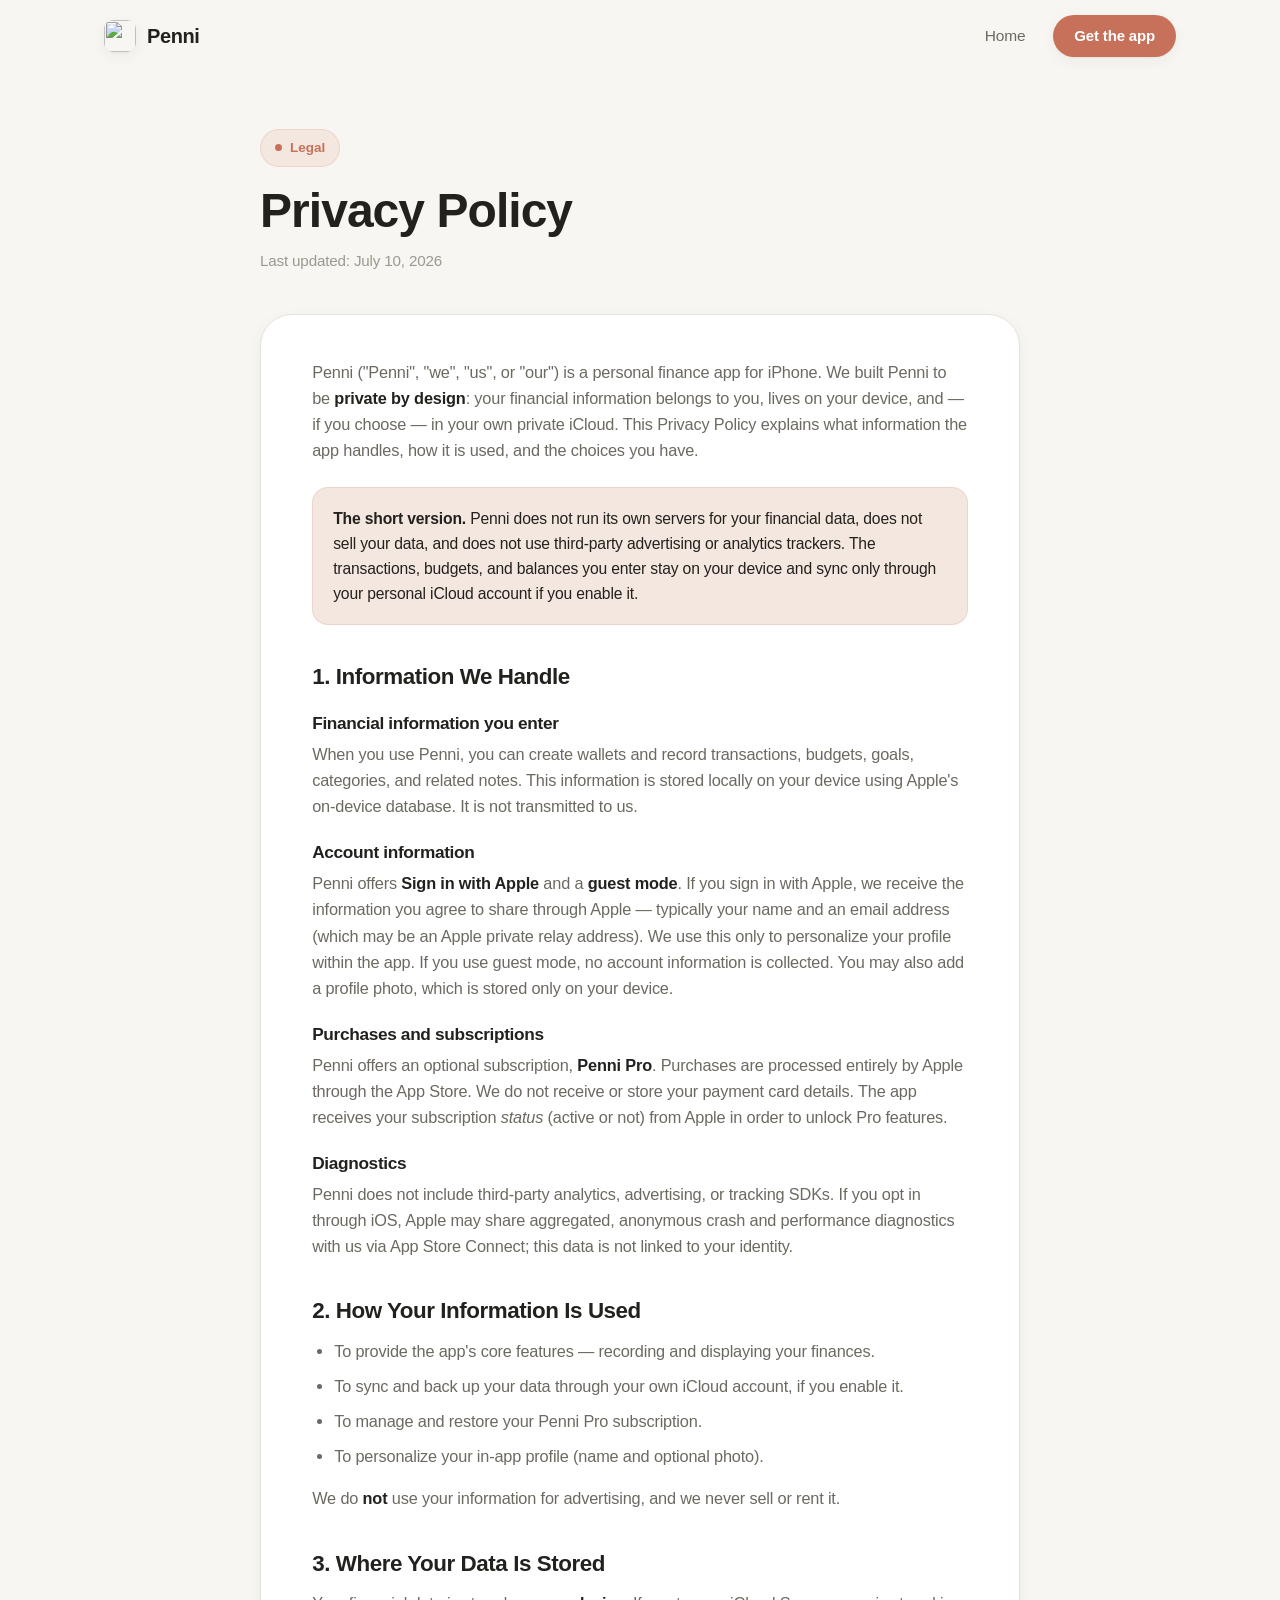
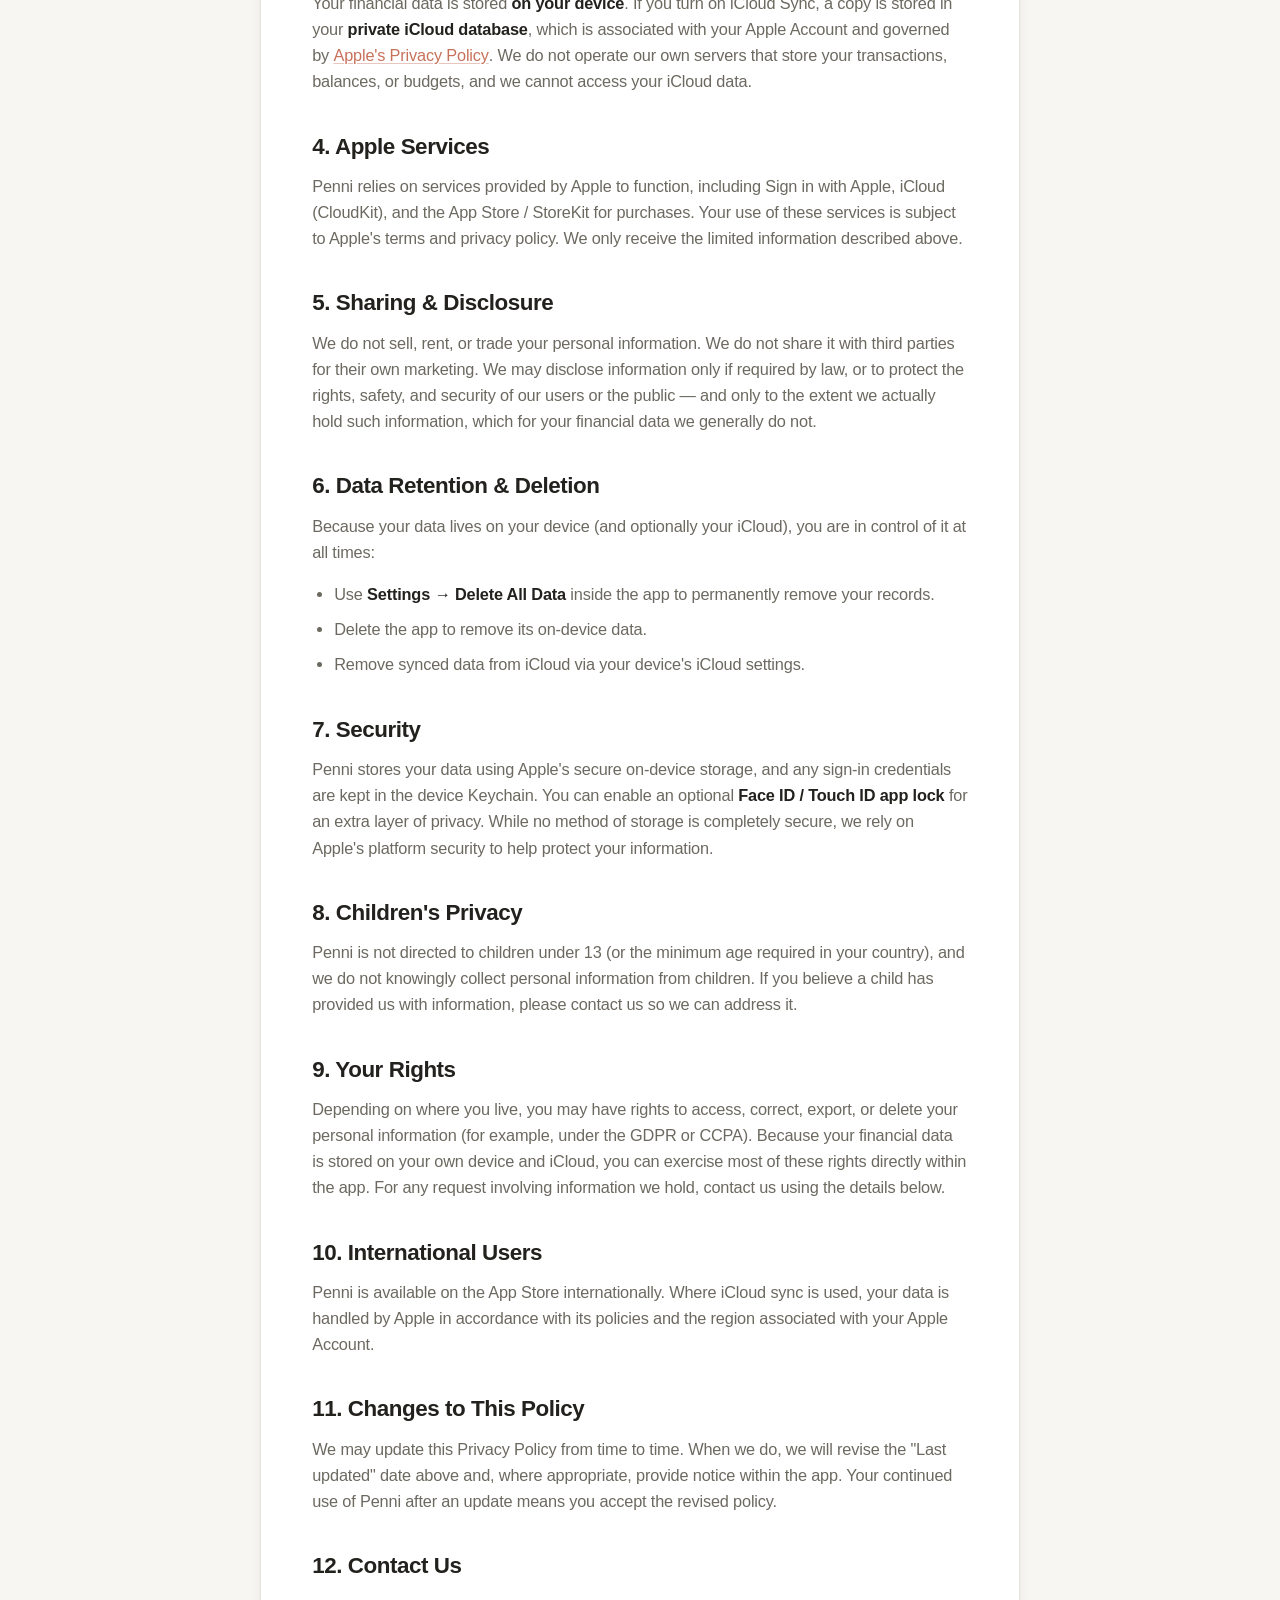
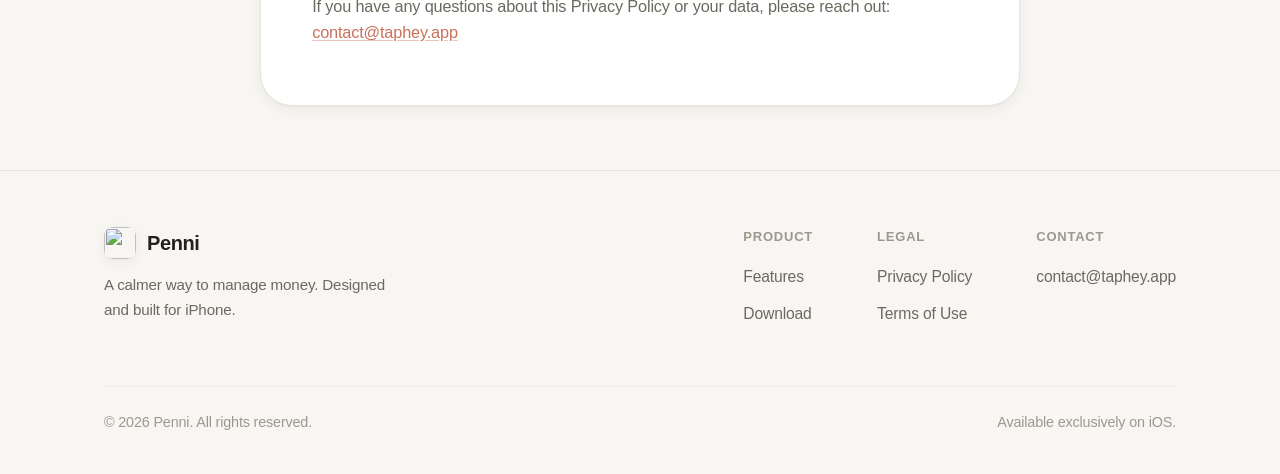
==== privacy.html @ 8fa10a5b "Add files via upload" ====
<!DOCTYPE html>
<html lang="en">
<head>
  <meta charset="UTF-8" />
  <meta name="viewport" content="width=device-width, initial-scale=1.0" />
  <title>Privacy Policy — Penni</title>
  <meta name="description" content="Penni's Privacy Policy. Penni is private by design: your financial data stays on your device and in your own iCloud." />
  <meta name="theme-color" content="#f7f6f2" media="(prefers-color-scheme: light)" />
  <meta name="theme-color" content="#1b1a17" media="(prefers-color-scheme: dark)" />
  <link rel="icon" href="assets/appicon.png" />
  <link rel="apple-touch-icon" href="assets/appicon.png" />
  <link rel="stylesheet" href="styles.css" />
</head>
<body>

  <header class="site-header" id="header">
    <div class="container nav">
      <a class="brand" href="index.html" aria-label="Penni home">
        <span class="mark"><img src="assets/appicon.png" alt="" /></span>
        Penni
      </a>
      <nav class="nav-links" aria-label="Primary">
        <a class="navlink" href="index.html">Home</a>
        <a class="btn btn-primary" href="index.html#download">Get the app</a>
      </nav>
    </div>
  </header>

  <main class="legal">
    <div class="container">
      <div class="legal-wrap">
        <div class="legal-head">
          <span class="eyebrow"><span class="dot"></span> Legal</span>
          <h1>Privacy Policy</h1>
          <p class="updated">Last updated: July 10, 2026</p>
        </div>

        <article class="legal-body">
          <p>
            Penni ("Penni", "we", "us", or "our") is a personal finance app for iPhone.
            We built Penni to be <strong>private by design</strong>: your financial
            information belongs to you, lives on your device, and — if you choose — in
            your own private iCloud. This Privacy Policy explains what information the app
            handles, how it is used, and the choices you have.
          </p>

          <div class="callout">
            <p><strong>The short version.</strong> Penni does not run its own servers for your
            financial data, does not sell your data, and does not use third‑party advertising
            or analytics trackers. The transactions, budgets, and balances you enter stay on
            your device and sync only through your personal iCloud account if you enable it.</p>
          </div>

          <h2 id="collect">1. Information We Handle</h2>

          <h3>Financial information you enter</h3>
          <p>
            When you use Penni, you can create wallets and record transactions, budgets,
            goals, categories, and related notes. This information is stored locally on your
            device using Apple's on‑device database. It is not transmitted to us.
          </p>

          <h3>Account information</h3>
          <p>
            Penni offers <strong>Sign in with Apple</strong> and a <strong>guest mode</strong>.
            If you sign in with Apple, we receive the information you agree to share through
            Apple — typically your name and an email address (which may be an Apple private
            relay address). We use this only to personalize your profile within the app. If
            you use guest mode, no account information is collected. You may also add a profile
            photo, which is stored only on your device.
          </p>

          <h3>Purchases and subscriptions</h3>
          <p>
            Penni offers an optional subscription, <strong>Penni Pro</strong>. Purchases are
            processed entirely by Apple through the App Store. We do not receive or store your
            payment card details. The app receives your subscription <em>status</em> (active or
            not) from Apple in order to unlock Pro features.
          </p>

          <h3>Diagnostics</h3>
          <p>
            Penni does not include third‑party analytics, advertising, or tracking SDKs. If you
            opt in through iOS, Apple may share aggregated, anonymous crash and performance
            diagnostics with us via App Store Connect; this data is not linked to your identity.
          </p>

          <h2 id="use">2. How Your Information Is Used</h2>
          <ul>
            <li>To provide the app's core features — recording and displaying your finances.</li>
            <li>To sync and back up your data through your own iCloud account, if you enable it.</li>
            <li>To manage and restore your Penni Pro subscription.</li>
            <li>To personalize your in‑app profile (name and optional photo).</li>
          </ul>
          <p>We do <strong>not</strong> use your information for advertising, and we never sell or rent it.</p>

          <h2 id="storage">3. Where Your Data Is Stored</h2>
          <p>
            Your financial data is stored <strong>on your device</strong>. If you turn on iCloud
            Sync, a copy is stored in your <strong>private iCloud database</strong>, which is
            associated with your Apple Account and governed by
            <a href="https://www.apple.com/legal/privacy/" target="_blank" rel="noopener">Apple's Privacy Policy</a>.
            We do not operate our own servers that store your transactions, balances, or budgets,
            and we cannot access your iCloud data.
          </p>

          <h2 id="apple">4. Apple Services</h2>
          <p>
            Penni relies on services provided by Apple to function, including Sign in with Apple,
            iCloud (CloudKit), and the App Store / StoreKit for purchases. Your use of these
            services is subject to Apple's terms and privacy policy. We only receive the limited
            information described above.
          </p>

          <h2 id="sharing">5. Sharing &amp; Disclosure</h2>
          <p>
            We do not sell, rent, or trade your personal information. We do not share it with
            third parties for their own marketing. We may disclose information only if required
            by law, or to protect the rights, safety, and security of our users or the public —
            and only to the extent we actually hold such information, which for your financial
            data we generally do not.
          </p>

          <h2 id="retention">6. Data Retention &amp; Deletion</h2>
          <p>
            Because your data lives on your device (and optionally your iCloud), you are in
            control of it at all times:
          </p>
          <ul>
            <li>Use <strong>Settings → Delete All Data</strong> inside the app to permanently remove your records.</li>
            <li>Delete the app to remove its on‑device data.</li>
            <li>Remove synced data from iCloud via your device's iCloud settings.</li>
          </ul>

          <h2 id="security">7. Security</h2>
          <p>
            Penni stores your data using Apple's secure on‑device storage, and any sign‑in
            credentials are kept in the device Keychain. You can enable an optional
            <strong>Face ID / Touch ID app lock</strong> for an extra layer of privacy. While no
            method of storage is completely secure, we rely on Apple's platform security to help
            protect your information.
          </p>

          <h2 id="children">8. Children's Privacy</h2>
          <p>
            Penni is not directed to children under 13 (or the minimum age required in your
            country), and we do not knowingly collect personal information from children. If you
            believe a child has provided us with information, please contact us so we can address it.
          </p>

          <h2 id="rights">9. Your Rights</h2>
          <p>
            Depending on where you live, you may have rights to access, correct, export, or delete
            your personal information (for example, under the GDPR or CCPA). Because your financial
            data is stored on your own device and iCloud, you can exercise most of these rights
            directly within the app. For any request involving information we hold, contact us using
            the details below.
          </p>

          <h2 id="international">10. International Users</h2>
          <p>
            Penni is available on the App Store internationally. Where iCloud sync is used, your
            data is handled by Apple in accordance with its policies and the region associated with
            your Apple Account.
          </p>

          <h2 id="changes">11. Changes to This Policy</h2>
          <p>
            We may update this Privacy Policy from time to time. When we do, we will revise the
            "Last updated" date above and, where appropriate, provide notice within the app.
            Your continued use of Penni after an update means you accept the revised policy.
          </p>

          <h2 id="contact">12. Contact Us</h2>
          <p>
            If you have any questions about this Privacy Policy or your data, please reach out:
            <br />
            <a href="mailto:contact@taphey.app">contact@taphey.app</a>
          </p>
        </article>
      </div>
    </div>
  </main>

  <footer class="site-footer">
    <div class="container">
      <div class="footer-grid">
        <div class="footer-brand">
          <a class="brand" href="index.html">
            <span class="mark"><img src="assets/appicon.png" alt="" /></span>
            Penni
          </a>
          <p>A calmer way to manage money. Designed and built for iPhone.</p>
        </div>
        <div class="footer-cols">
          <div class="footer-col">
            <h4>Product</h4>
            <a href="index.html#features">Features</a>
            <a href="https://apps.apple.com/app/penni/id000000000">Download</a>
          </div>
          <div class="footer-col">
            <h4>Legal</h4>
            <a href="privacy.html">Privacy Policy</a>
            <a href="terms.html">Terms of Use</a>
          </div>
          <div class="footer-col">
            <h4>Contact</h4>
            <a href="mailto:contact@taphey.app">contact@taphey.app</a>
          </div>
        </div>
      </div>
      <div class="footer-bottom">
        <span>© <span id="year">2026</span> Penni. All rights reserved.</span>
        <span>Available exclusively on iOS.</span>
      </div>
    </div>
  </footer>

  <script>
    const header = document.getElementById('header');
    const onScroll = () => header.classList.toggle('scrolled', window.scrollY > 8);
    onScroll();
    window.addEventListener('scroll', onScroll, { passive: true });
    document.getElementById('year').textContent = new Date().getFullYear();
  </script>
</body>
</html>
---- styles.css ----
/* ============================================================================
   Penni — website styles
   A calm, warm, premium design system mirroring the Penni iOS app:
   papery off-white canvas, warm charcoal text, muted terracotta accent,
   large rounded cards, subtle borders, generous whitespace, spring motion.
   ========================================================================== */

/* ----------------------------------------------------------------- Tokens */
:root {
  /* Surfaces */
  --bg: #f7f6f2;
  --surface: #ffffff;
  --surface-2: #f0eee7;
  --fill: #eeece4;
  --separator: #e7e4db;
  --hairline: #efede6;

  /* Text */
  --text: #22211d;
  --text-2: #6c6960;
  --text-3: #9c988d;
  --on-accent: #ffffff;

  /* Brand */
  --accent: #c8715a;
  --accent-2: #b5624c;
  --accent-soft: #f4e7e0;
  --splash: #e58463;

  /* Finance semantics */
  --positive: #2e8b5c;
  --positive-soft: #e3f1e9;
  --negative: #c24338;
  --negative-soft: #f6e4e1;
  --warning: #c5842f;
  --warning-soft: #f7ecd8;
  --info: #3b6ea8;
  --ocean: #3b6ea8;
  --forest: #3f7d5c;
  --sage: #7c9a6b;

  /* Radius */
  --r-sm: 12px;
  --r-md: 16px;
  --r-lg: 24px;
  --r-xl: 32px;
  --pill: 999px;

  /* Elevation */
  --shadow-soft: 0 1px 2px rgba(34, 33, 29, 0.04), 0 4px 14px rgba(34, 33, 29, 0.05);
  --shadow-card: 0 1px 2px rgba(34, 33, 29, 0.04), 0 10px 30px rgba(34, 33, 29, 0.07);
  --shadow-float: 0 10px 40px rgba(34, 33, 29, 0.12), 0 2px 8px rgba(34, 33, 29, 0.06);

  /* Type */
  --font-sans: -apple-system, BlinkMacSystemFont, "SF Pro Text", "Segoe UI", Roboto,
    Helvetica, Arial, sans-serif;
  --font-rounded: ui-rounded, "SF Pro Rounded", "Hiragino Maru Gothic ProN",
    var(--font-sans);

  --ease-spring: cubic-bezier(0.34, 1.32, 0.5, 1);
  --maxw: 1120px;
}

@media (prefers-color-scheme: dark) {
  :root {
    --bg: #1b1a17;
    --surface: #262420;
    --surface-2: #302e28;
    --fill: #343129;
    --separator: #393630;
    --hairline: #322f29;

    --text: #f3f1ea;
    --text-2: #ada89d;
    --text-3: #7b766b;
    --on-accent: #1b1712;

    --accent: #d98a6b;
    --accent-2: #e29c80;
    --accent-soft: #3a2c25;

    --positive: #54be8a;
    --positive-soft: #203029;
    --negative: #ec6f62;
    --negative-soft: #37241f;
    --warning: #e0a94f;
    --info: #74a3dc;
    --ocean: #74a3dc;
    --forest: #63a985;
    --sage: #9dbb8b;

    --shadow-soft: 0 1px 2px rgba(0, 0, 0, 0.3), 0 4px 14px rgba(0, 0, 0, 0.28);
    --shadow-card: 0 1px 2px rgba(0, 0, 0, 0.3), 0 10px 30px rgba(0, 0, 0, 0.35);
    --shadow-float: 0 12px 44px rgba(0, 0, 0, 0.5), 0 2px 8px rgba(0, 0, 0, 0.4);
  }
}

/* ------------------------------------------------------------------- Base */
*,
*::before,
*::after {
  box-sizing: border-box;
}

html {
  scroll-behavior: smooth;
  -webkit-text-size-adjust: 100%;
}

body {
  margin: 0;
  background: var(--bg);
  color: var(--text);
  font-family: var(--font-sans);
  font-size: 17px;
  line-height: 1.6;
  letter-spacing: -0.01em;
  -webkit-font-smoothing: antialiased;
  text-rendering: optimizeLegibility;
}

a {
  color: var(--accent);
  text-decoration: none;
  transition: color 0.2s ease;
}
a:hover {
  color: var(--accent-2);
}

h1,
h2,
h3 {
  font-family: var(--font-rounded);
  color: var(--text);
  letter-spacing: -0.02em;
  line-height: 1.1;
  margin: 0;
  font-weight: 700;
}

p {
  margin: 0;
}

.container {
  width: 100%;
  max-width: var(--maxw);
  margin: 0 auto;
  padding: 0 24px;
}

.accent {
  color: var(--accent);
}

/* --------------------------------------------------------------- Buttons */
.btn {
  display: inline-flex;
  align-items: center;
  justify-content: center;
  gap: 8px;
  height: 52px;
  padding: 0 26px;
  border-radius: var(--pill);
  font-family: var(--font-rounded);
  font-weight: 600;
  font-size: 16px;
  cursor: pointer;
  border: 1px solid transparent;
  transition: transform 0.28s var(--ease-spring), background 0.2s ease,
    box-shadow 0.2s ease;
  white-space: nowrap;
}
.btn:active {
  transform: scale(0.97);
}
.btn-primary {
  background: var(--accent);
  color: var(--on-accent);
  box-shadow: var(--shadow-soft);
}
.btn-primary:hover {
  background: var(--accent-2);
  color: var(--on-accent);
  box-shadow: var(--shadow-card);
}
.btn-secondary {
  background: var(--surface);
  color: var(--text);
  border-color: var(--separator);
}
.btn-secondary:hover {
  color: var(--text);
  border-color: var(--text-3);
}

/* App Store badge (inline SVG button) */
.appstore-badge {
  display: inline-flex;
  transition: transform 0.28s var(--ease-spring), box-shadow 0.2s ease;
  border-radius: 12px;
  box-shadow: var(--shadow-soft);
}
.appstore-badge:hover {
  transform: translateY(-2px);
  box-shadow: var(--shadow-card);
}
.appstore-badge:active {
  transform: scale(0.97);
}
.appstore-badge svg {
  display: block;
  height: 56px;
  width: auto;
}

.os-note {
  display: inline-flex;
  align-items: center;
  gap: 7px;
  color: var(--text-2);
  font-size: 14px;
  font-weight: 500;
}
.os-note svg {
  width: 15px;
  height: 15px;
  fill: var(--text-2);
}

/* Small pill / eyebrow */
.eyebrow {
  display: inline-flex;
  align-items: center;
  gap: 8px;
  padding: 7px 14px;
  background: var(--accent-soft);
  color: var(--accent);
  border-radius: var(--pill);
  font-family: var(--font-rounded);
  font-weight: 600;
  font-size: 13.5px;
  letter-spacing: 0;
  border: 1px solid color-mix(in srgb, var(--accent) 16%, transparent);
}
.eyebrow .dot {
  width: 7px;
  height: 7px;
  border-radius: 50%;
  background: var(--accent);
}

/* ----------------------------------------------------------------- Header */
.site-header {
  position: sticky;
  top: 0;
  z-index: 50;
  background: color-mix(in srgb, var(--bg) 82%, transparent);
  backdrop-filter: saturate(180%) blur(18px);
  -webkit-backdrop-filter: saturate(180%) blur(18px);
  border-bottom: 1px solid transparent;
  transition: border-color 0.3s ease;
}
.site-header.scrolled {
  border-bottom-color: var(--separator);
}
.nav {
  display: flex;
  align-items: center;
  justify-content: space-between;
  height: 72px;
}
.brand {
  display: inline-flex;
  align-items: center;
  gap: 11px;
  font-family: var(--font-rounded);
  font-weight: 700;
  font-size: 20px;
  color: var(--text);
  letter-spacing: -0.02em;
}
.brand:hover {
  color: var(--text);
}
.brand .mark {
  width: 32px;
  height: 32px;
  border-radius: 9px;
  overflow: hidden;
  box-shadow: var(--shadow-soft);
  flex: none;
}
.brand .mark img {
  width: 100%;
  height: 100%;
  object-fit: cover;
  display: block;
}
.nav-links {
  display: flex;
  align-items: center;
  gap: 28px;
}
.nav-links a.navlink {
  color: var(--text-2);
  font-weight: 500;
  font-size: 15.5px;
}
.nav-links a.navlink:hover {
  color: var(--text);
}
.nav .btn {
  height: 42px;
  padding: 0 20px;
  font-size: 15px;
}

/* ------------------------------------------------------------------- Hero */
.hero {
  position: relative;
  overflow: hidden;
  padding: 72px 0 40px;
}
.hero::before {
  /* soft warm glow behind the hero */
  content: "";
  position: absolute;
  top: -280px;
  left: 50%;
  width: 900px;
  height: 620px;
  transform: translateX(-50%);
  background: radial-gradient(
    closest-side,
    color-mix(in srgb, var(--splash) 26%, transparent),
    transparent 70%
  );
  filter: blur(20px);
  z-index: 0;
  pointer-events: none;
}
.hero-grid {
  position: relative;
  z-index: 1;
  display: grid;
  grid-template-columns: 1.05fr 0.95fr;
  gap: 56px;
  align-items: center;
}
.hero-copy h1 {
  font-size: clamp(2.6rem, 5.4vw, 4rem);
  margin: 22px 0 20px;
}
.hero-copy .lead {
  font-size: clamp(1.05rem, 1.6vw, 1.2rem);
  color: var(--text-2);
  max-width: 34ch;
  margin-bottom: 32px;
}
.cta-row {
  display: flex;
  flex-direction: column;
  align-items: flex-start;
  gap: 14px;
}
.cta-row .badges {
  display: flex;
  align-items: center;
  gap: 14px;
  flex-wrap: wrap;
}

/* Trust line under hero CTA */
.trust {
  display: flex;
  align-items: center;
  gap: 18px;
  margin-top: 26px;
  color: var(--text-3);
  font-size: 13.5px;
  font-weight: 500;
}
.trust span {
  display: inline-flex;
  align-items: center;
  gap: 6px;
}
.trust svg {
  width: 15px;
  height: 15px;
  stroke: var(--positive);
  fill: none;
  stroke-width: 2.4;
}

/* ------------------------------------------------- App screenshot (hero) */
.hero-shot {
  display: flex;
  justify-content: center;
}
.hero-shot img {
  width: 300px;
  max-width: 82%;
  height: auto;
  border-radius: 40px;
  border: 1px solid var(--separator);
  box-shadow: var(--shadow-float);
  transition: transform 0.6s var(--ease-spring), box-shadow 0.3s ease;
}
.hero-shot img:hover {
  transform: translateY(-6px);
  box-shadow: 0 24px 64px rgba(34, 33, 29, 0.16), 0 4px 12px rgba(34, 33, 29, 0.08);
}
@media (prefers-color-scheme: dark) {
  .hero-shot img:hover {
    box-shadow: 0 24px 64px rgba(0, 0, 0, 0.55), 0 4px 12px rgba(0, 0, 0, 0.4);
  }
}

/* --------------------------------------------------------------- Sections */
section {
  position: relative;
}
.section-pad {
  padding: 84px 0;
}
.section-head {
  text-align: center;
  max-width: 640px;
  margin: 0 auto 52px;
}
.section-head h2 {
  font-size: clamp(2rem, 3.4vw, 2.7rem);
  margin: 16px 0 14px;
}
.section-head p {
  color: var(--text-2);
  font-size: 1.08rem;
}

/* Statement / description band */
.statement {
  text-align: center;
  padding: 40px 0 4px;
}
.statement p {
  font-family: var(--font-rounded);
  font-weight: 600;
  font-size: clamp(1.4rem, 3vw, 2.05rem);
  line-height: 1.32;
  letter-spacing: -0.02em;
  max-width: 20ch;
  margin: 0 auto;
  color: var(--text);
}
.statement .muted {
  color: var(--text-3);
}

/* Features grid */
.features {
  display: grid;
  grid-template-columns: repeat(3, 1fr);
  gap: 20px;
}
.feature {
  background: var(--surface);
  border-radius: var(--r-lg);
  padding: 28px 26px;
  box-shadow: var(--shadow-soft);
  border: 1px solid transparent;
  transition: transform 0.35s var(--ease-spring), box-shadow 0.3s ease,
    border-color 0.3s ease;
}
.feature:hover {
  transform: translateY(-4px);
  box-shadow: var(--shadow-card);
  border-color: var(--separator);
}
.feature .icon {
  width: 52px;
  height: 52px;
  border-radius: 50%;
  display: grid;
  place-items: center;
  margin-bottom: 20px;
}
.feature .icon svg {
  width: 24px;
  height: 24px;
  stroke-width: 2;
  fill: none;
}
.feature h3 {
  font-size: 1.24rem;
  margin-bottom: 8px;
}
.feature p {
  color: var(--text-2);
  font-size: 0.98rem;
}
.pro-tag {
  display: inline-block;
  margin-left: 8px;
  font-family: var(--font-rounded);
  font-weight: 800;
  font-size: 10px;
  letter-spacing: 0.5px;
  color: var(--on-accent);
  background: var(--accent);
  padding: 2px 7px;
  border-radius: 999px;
  vertical-align: middle;
}

/* tint helpers for icon backgrounds */
.tint-accent {
  background: var(--accent-soft);
  color: var(--accent);
  stroke: var(--accent);
}
.tint-positive {
  background: var(--positive-soft);
  color: var(--positive);
  stroke: var(--positive);
}
.tint-info {
  background: color-mix(in srgb, var(--info) 15%, transparent);
  color: var(--info);
  stroke: var(--info);
}
.tint-warning {
  background: var(--warning-soft);
  color: var(--warning);
  stroke: var(--warning);
}
.tint-sage {
  background: color-mix(in srgb, var(--sage) 18%, transparent);
  color: var(--sage);
  stroke: var(--sage);
}

/* Closing CTA */
.cta-band {
  text-align: center;
  background: var(--surface);
  border-radius: var(--r-xl);
  padding: 64px 32px;
  box-shadow: var(--shadow-card);
  position: relative;
  overflow: hidden;
}
.cta-band::before {
  content: "";
  position: absolute;
  inset: 0;
  background: radial-gradient(
    120% 100% at 50% 0%,
    var(--accent-soft),
    transparent 60%
  );
  opacity: 0.9;
  pointer-events: none;
}
.cta-band > * {
  position: relative;
  z-index: 1;
}
.cta-band .app-mark {
  width: 76px;
  height: 76px;
  border-radius: 20px;
  margin: 0 auto 22px;
  display: block;
  box-shadow: var(--shadow-card);
}
.cta-band h2 {
  font-size: clamp(1.9rem, 3.4vw, 2.5rem);
  margin-bottom: 14px;
}
.cta-band p {
  color: var(--text-2);
  max-width: 44ch;
  margin: 0 auto 30px;
}
.cta-band .badges {
  display: flex;
  justify-content: center;
  align-items: center;
  gap: 14px;
  flex-wrap: wrap;
}

/* ----------------------------------------------------------------- Footer */
.site-footer {
  border-top: 1px solid var(--separator);
  padding: 56px 0 40px;
  margin-top: 40px;
}
.footer-grid {
  display: flex;
  justify-content: space-between;
  align-items: flex-start;
  gap: 40px;
  flex-wrap: wrap;
}
.footer-brand {
  max-width: 300px;
}
.footer-brand .brand {
  margin-bottom: 14px;
}
.footer-brand p {
  color: var(--text-2);
  font-size: 0.95rem;
}
.footer-cols {
  display: flex;
  gap: 64px;
  flex-wrap: wrap;
}
.footer-col h4 {
  font-family: var(--font-rounded);
  font-size: 13px;
  text-transform: uppercase;
  letter-spacing: 0.06em;
  color: var(--text-3);
  margin: 0 0 16px;
  font-weight: 700;
}
.footer-col a {
  display: block;
  color: var(--text-2);
  font-size: 0.98rem;
  margin-bottom: 12px;
  font-weight: 500;
}
.footer-col a:hover {
  color: var(--accent);
}
.footer-bottom {
  display: flex;
  justify-content: space-between;
  align-items: center;
  gap: 16px;
  flex-wrap: wrap;
  margin-top: 48px;
  padding-top: 24px;
  border-top: 1px solid var(--hairline);
  color: var(--text-3);
  font-size: 0.9rem;
}

/* ------------------------------------------------------------ Legal pages */
.legal {
  padding: 56px 0 24px;
}
.legal-wrap {
  max-width: 760px;
  margin: 0 auto;
}
.legal-head {
  margin-bottom: 40px;
}
.legal-head .eyebrow {
  margin-bottom: 18px;
}
.legal-head h1 {
  font-size: clamp(2.2rem, 4.4vw, 3rem);
  margin-bottom: 12px;
}
.legal-head .updated {
  color: var(--text-3);
  font-size: 0.95rem;
  font-weight: 500;
}
.legal-body {
  background: var(--surface);
  border-radius: var(--r-xl);
  padding: 44px clamp(24px, 4vw, 52px);
  box-shadow: var(--shadow-soft);
  border: 1px solid var(--separator);
}
.legal-body h2 {
  font-size: 1.4rem;
  margin: 40px 0 14px;
  scroll-margin-top: 90px;
}
.legal-body h2:first-child {
  margin-top: 0;
}
.legal-body h3 {
  font-size: 1.08rem;
  margin: 24px 0 8px;
  font-family: var(--font-sans);
  font-weight: 700;
}
.legal-body p {
  color: var(--text-2);
  margin-bottom: 16px;
  font-size: 1.02rem;
}
.legal-body ul {
  color: var(--text-2);
  margin: 0 0 16px;
  padding-left: 22px;
}
.legal-body li {
  margin-bottom: 9px;
  font-size: 1.02rem;
}
.legal-body strong {
  color: var(--text);
  font-weight: 600;
}
.legal-body a {
  font-weight: 500;
  text-decoration: underline;
  text-underline-offset: 2px;
  text-decoration-color: color-mix(in srgb, var(--accent) 40%, transparent);
}
.legal-body .callout {
  background: var(--accent-soft);
  border: 1px solid color-mix(in srgb, var(--accent) 16%, transparent);
  border-radius: var(--r-md);
  padding: 18px 20px;
  margin: 24px 0;
}
.legal-body .callout p {
  color: var(--text);
  margin: 0;
  font-size: 0.98rem;
}
.legal-body .divider {
  height: 1px;
  background: var(--hairline);
  border: 0;
  margin: 36px 0;
}

/* --------------------------------------------------------- Reveal on load */
.reveal {
  opacity: 0;
  transform: translateY(16px);
  transition: opacity 0.7s ease, transform 0.7s var(--ease-spring);
}
.reveal.in {
  opacity: 1;
  transform: none;
}
@media (prefers-reduced-motion: reduce) {
  .reveal {
    opacity: 1;
    transform: none;
    transition: none;
  }
  html {
    scroll-behavior: auto;
  }
  .hero-shot img {
    transform: none;
  }
}

/* --------------------------------------------------------- Responsive */
@media (max-width: 900px) {
  .hero-grid {
    grid-template-columns: 1fr;
    gap: 48px;
    text-align: center;
  }
  .hero-copy .lead {
    max-width: 46ch;
    margin-left: auto;
    margin-right: auto;
  }
  .cta-row {
    align-items: center;
  }
  .trust {
    justify-content: center;
    flex-wrap: wrap;
  }
  .hero-shot {
    order: 2;
  }
  .features {
    grid-template-columns: repeat(2, 1fr);
  }
}

@media (max-width: 620px) {
  body {
    font-size: 16px;
  }
  .container {
    padding: 0 20px;
  }
  .nav-links .navlink {
    display: none;
  }
  .section-pad {
    padding: 64px 0;
  }
  .features {
    grid-template-columns: 1fr;
  }
  .cta-band {
    padding: 48px 24px;
  }
  .footer-cols {
    gap: 40px;
  }
  .hero {
    padding: 48px 0 24px;
  }
  .appstore-badge svg {
    height: 52px;
  }
}
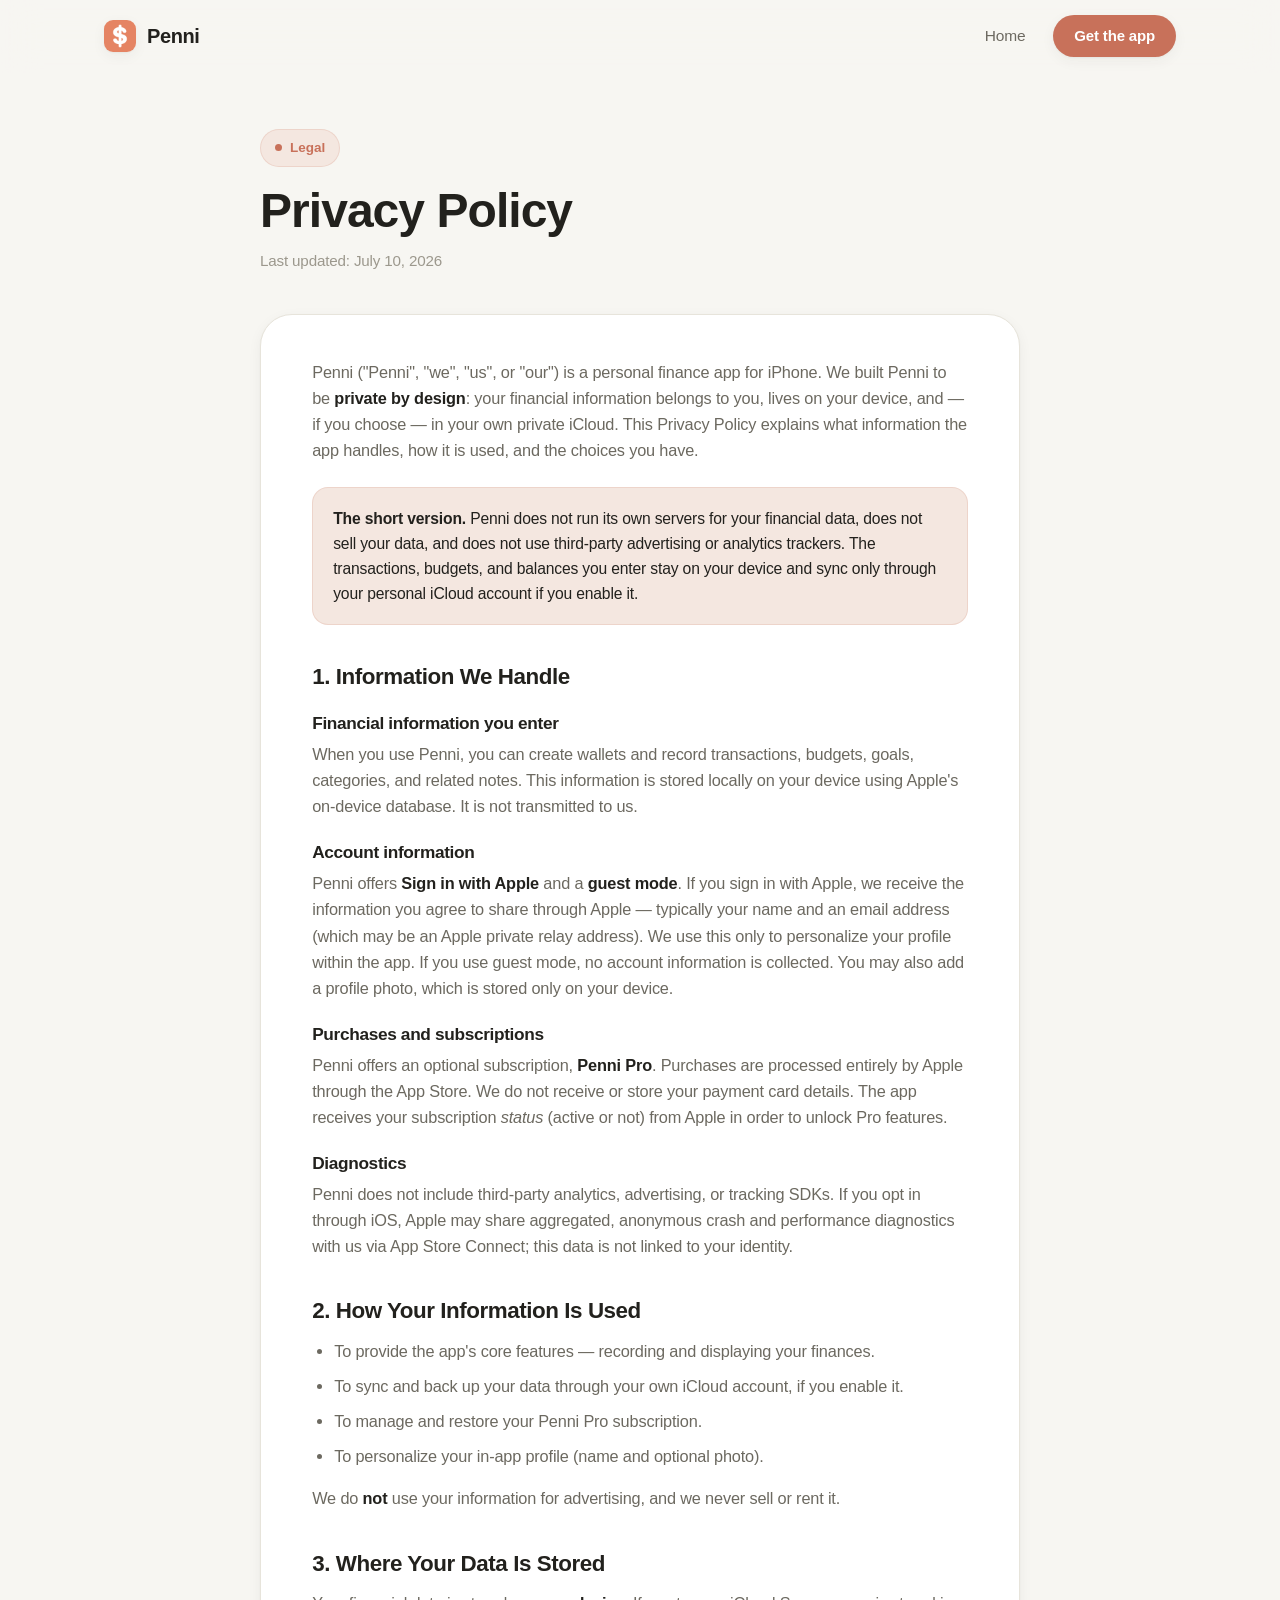
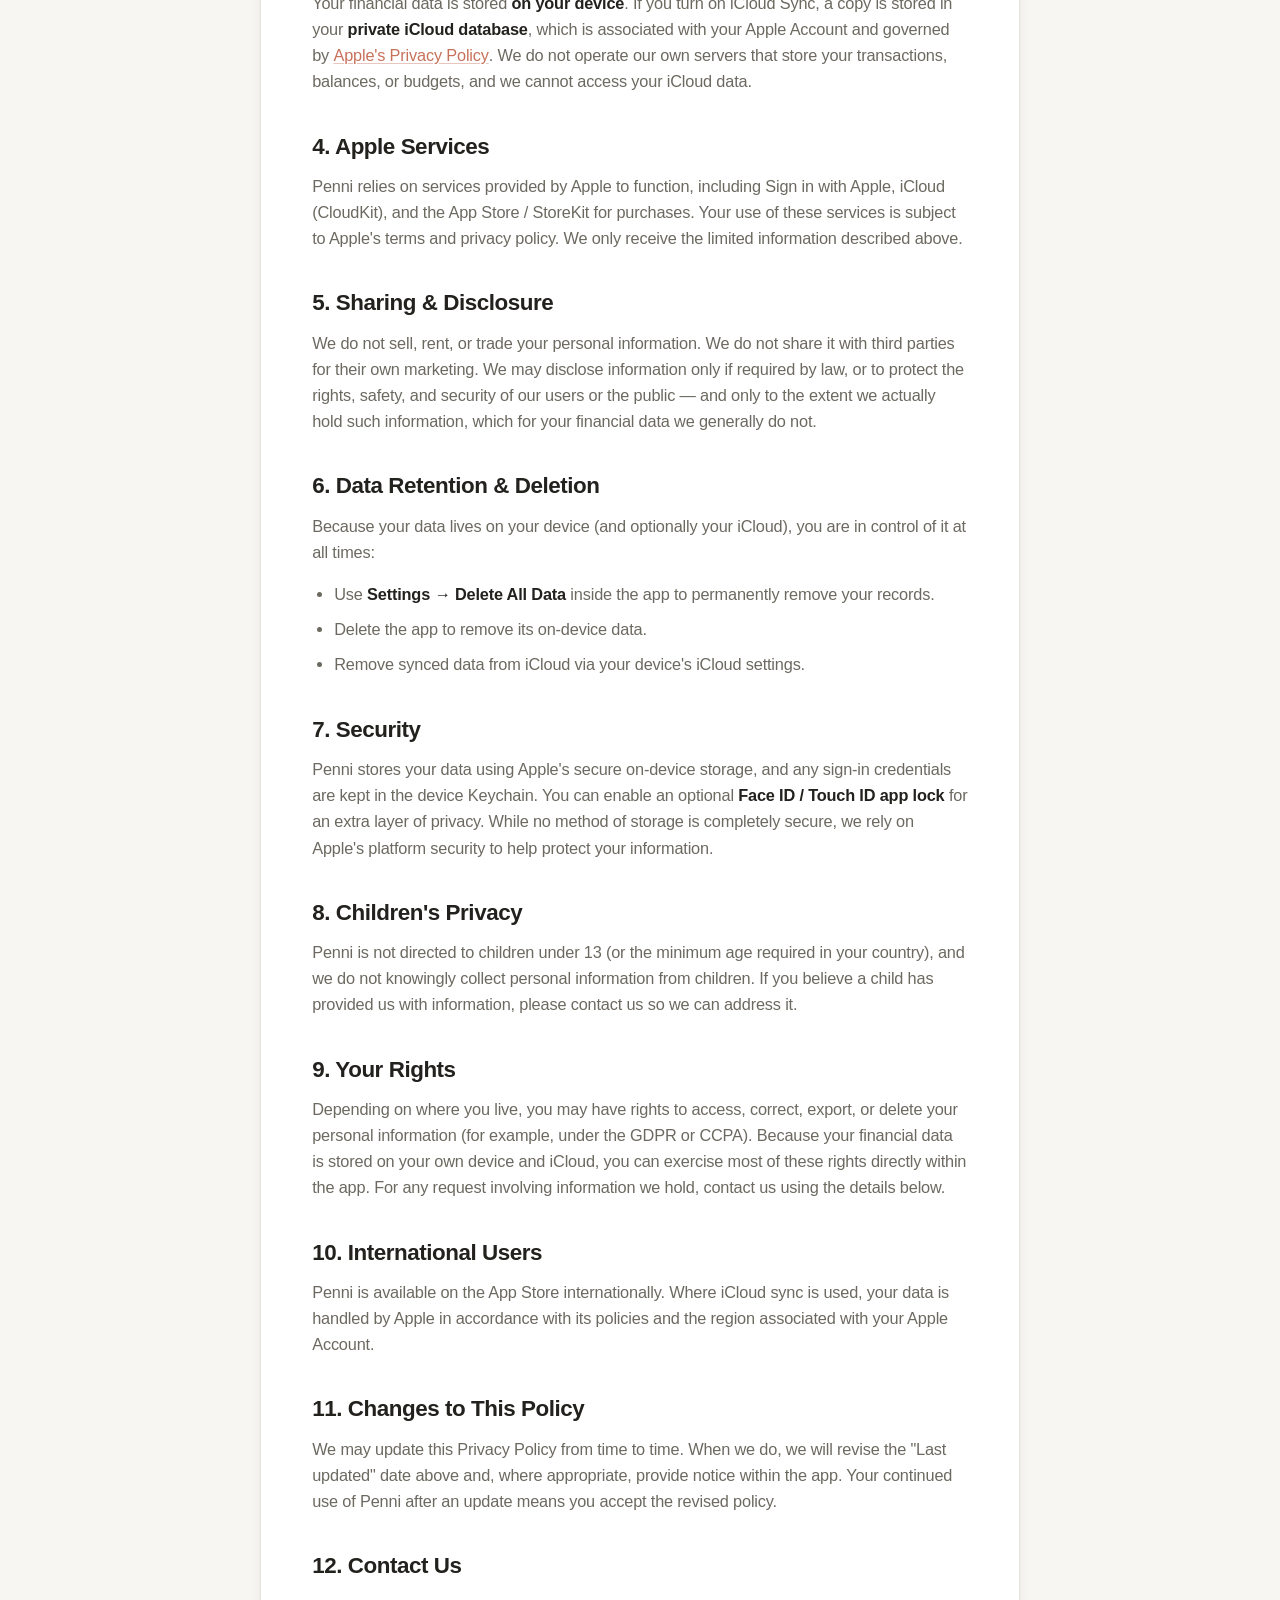
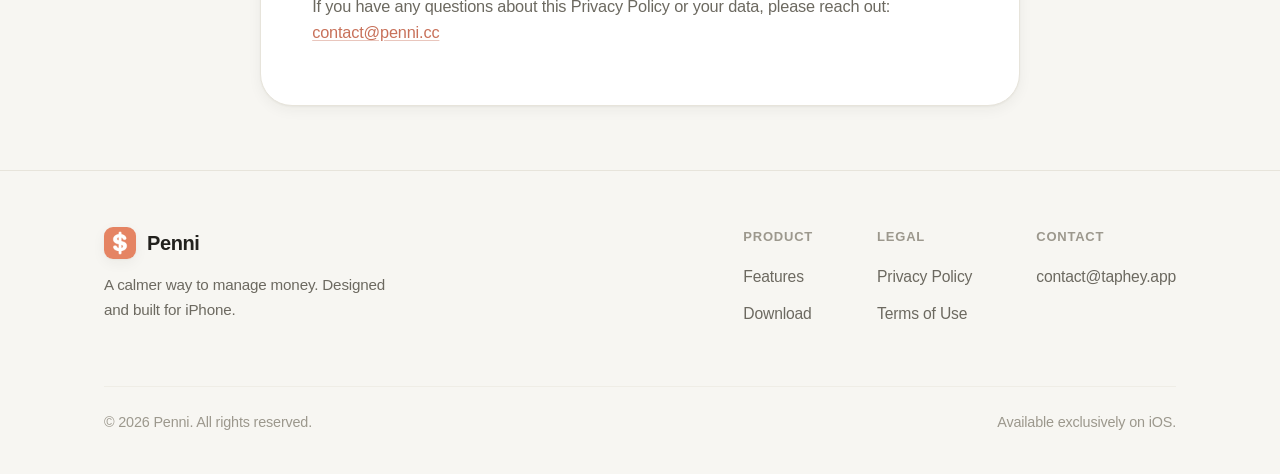
==== commit 23b2839c: "Update privacy.html" ====
--- a/privacy.html
+++ b/privacy.html
@@ -175,7 +175,7 @@
           <p>
             If you have any questions about this Privacy Policy or your data, please reach out:
             <br />
-            <a href="mailto:contact@taphey.app">contact@taphey.app</a>
+            <a href="mailto:contact@penni.cc">contact@penni.cc</a>
           </p>
         </article>
       </div>
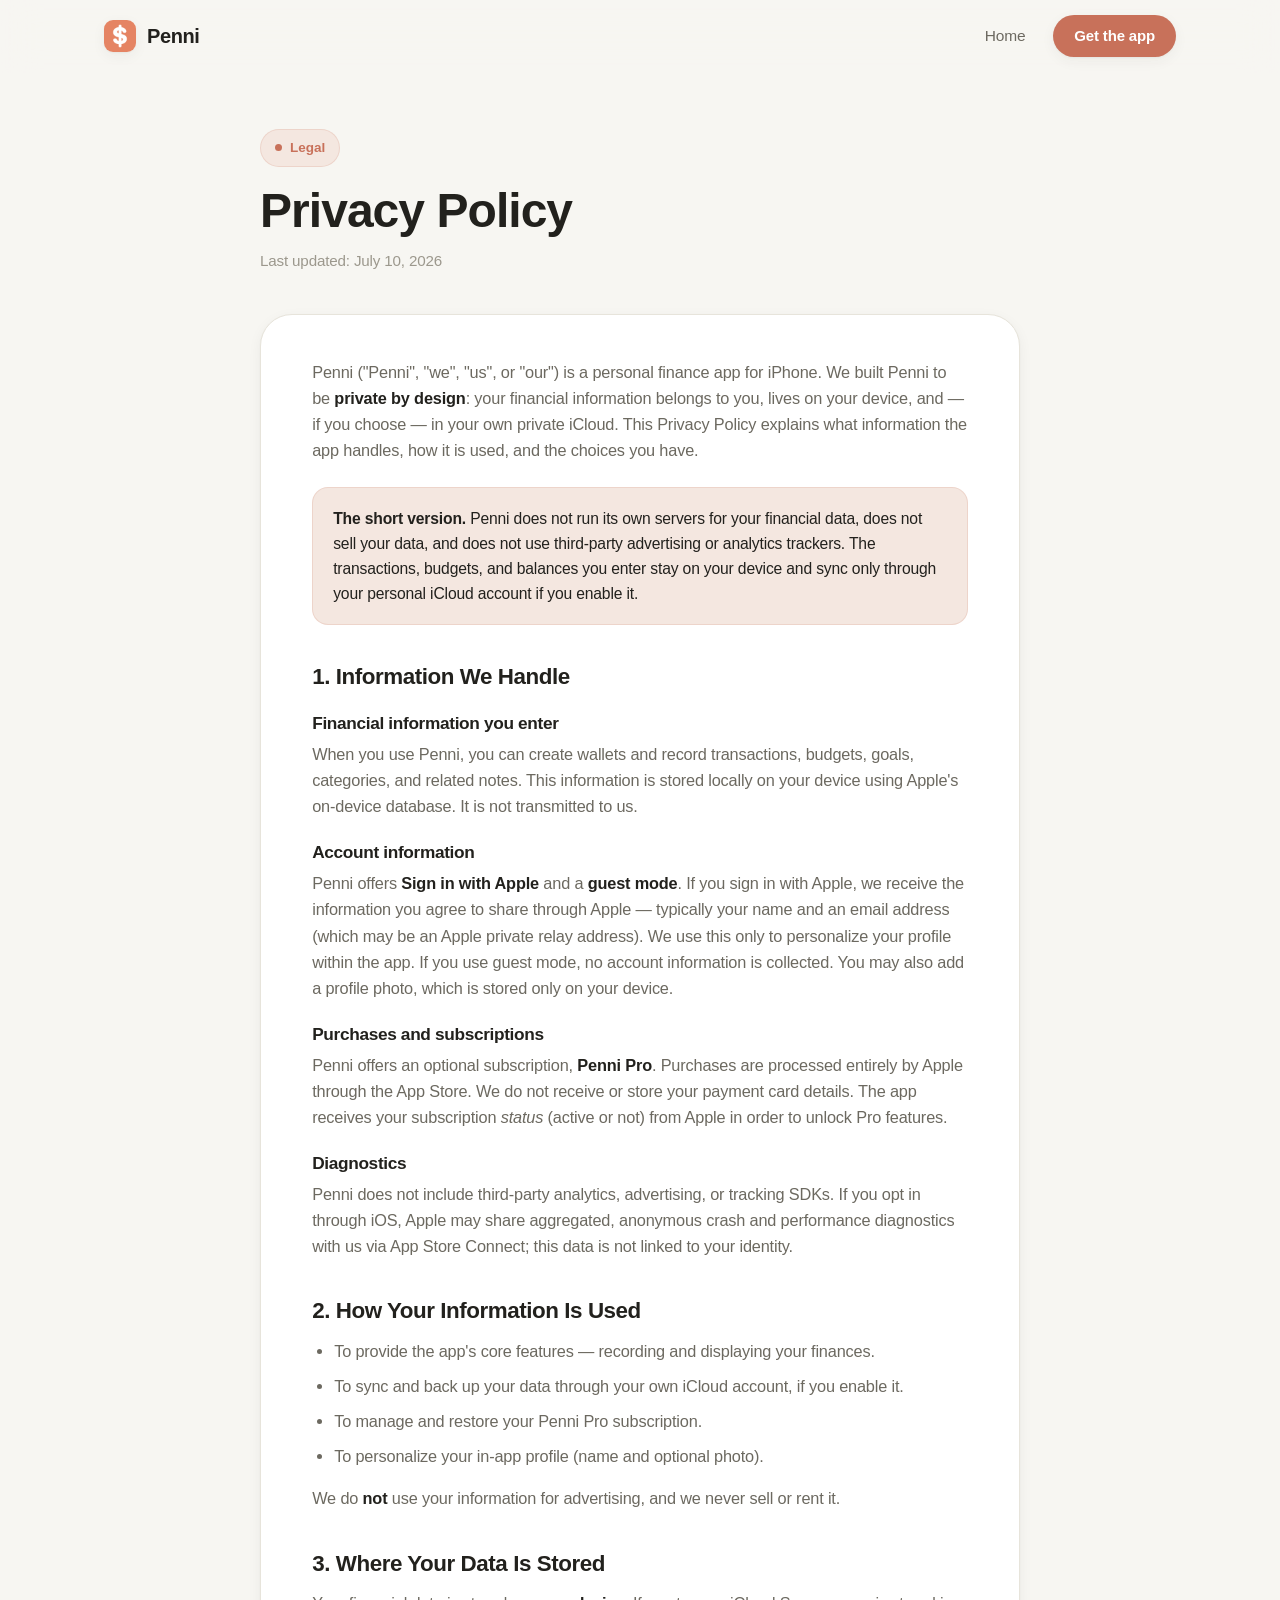
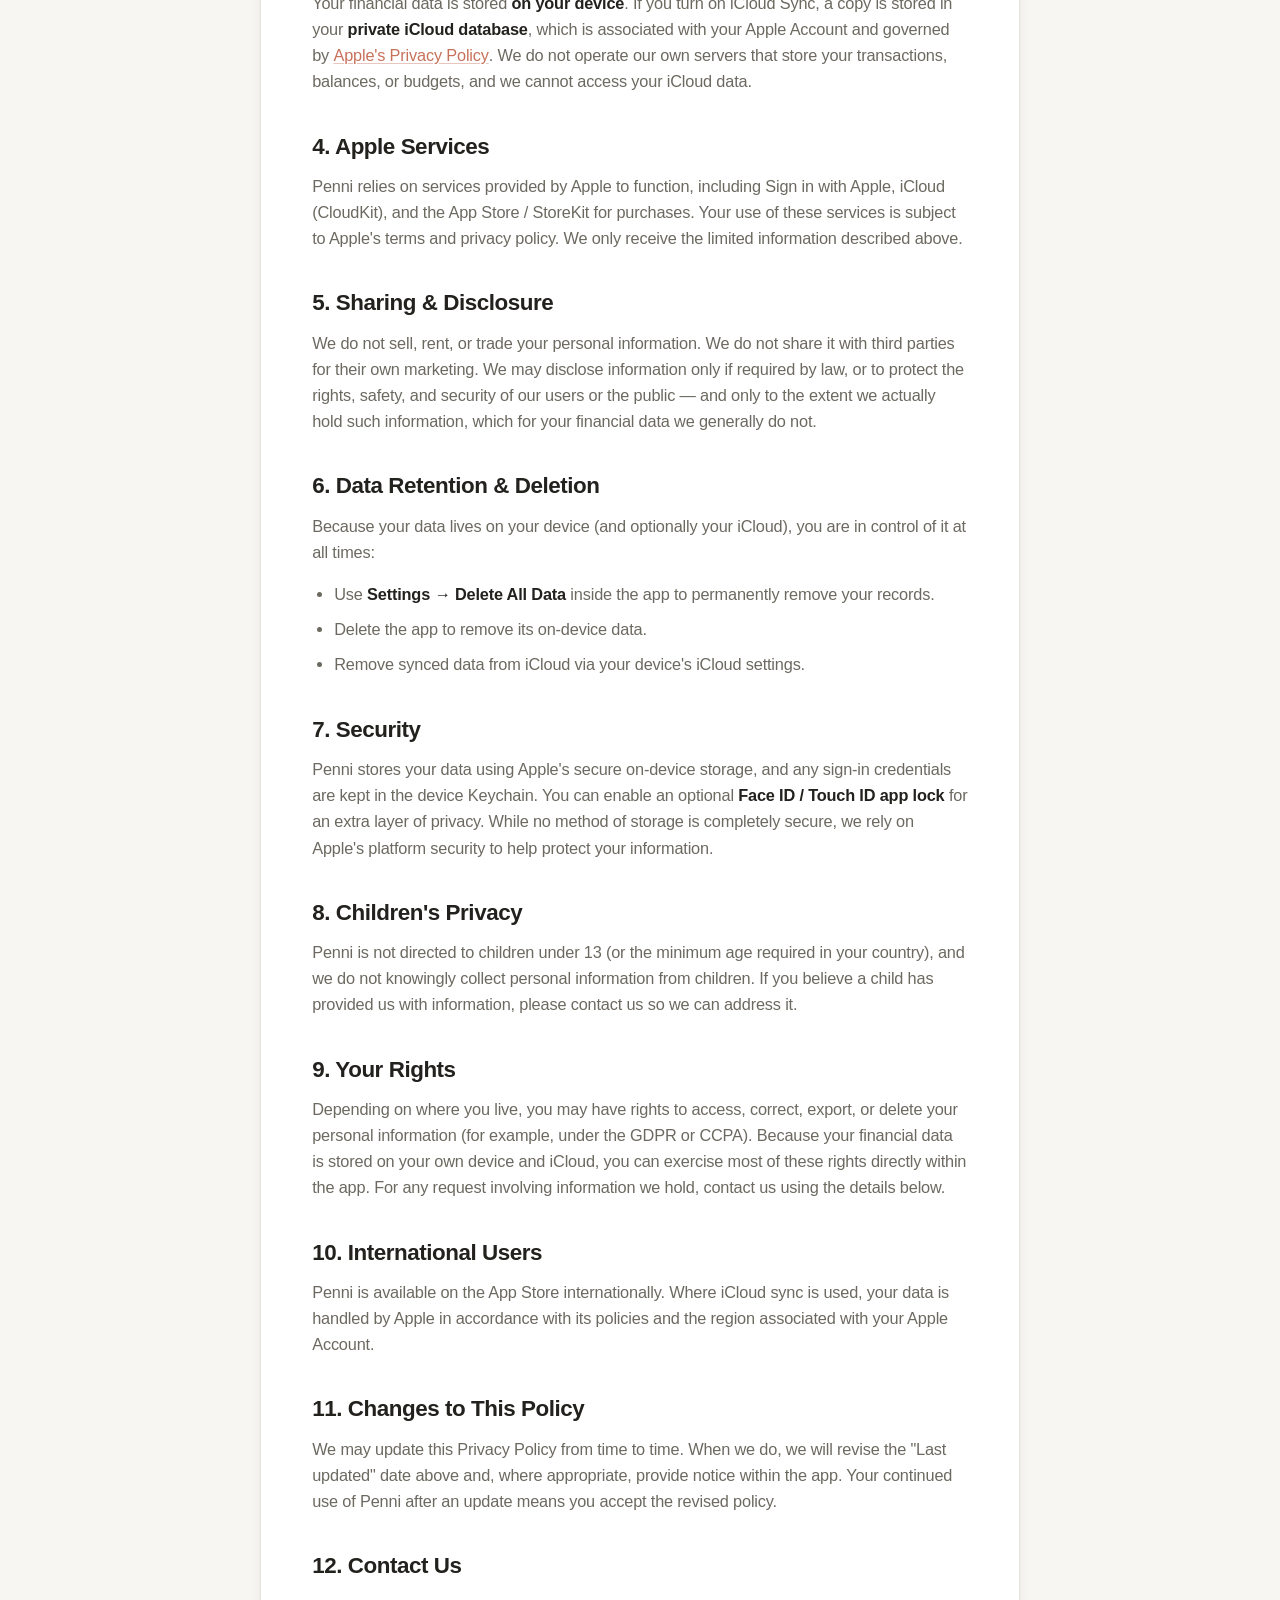
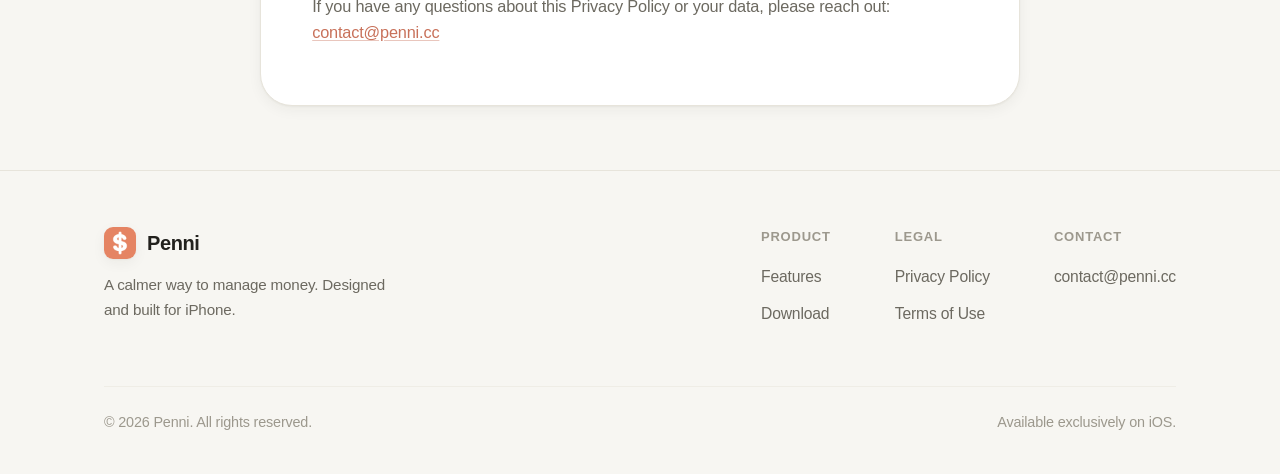
==== commit 899209c3: "Add files via upload" ====
--- a/privacy.html
+++ b/privacy.html
@@ -205,7 +205,7 @@
           </div>
           <div class="footer-col">
             <h4>Contact</h4>
-            <a href="mailto:contact@taphey.app">contact@taphey.app</a>
+            <a href="mailto:contact@penni.cc">contact@penni.cc</a>
           </div>
         </div>
       </div>
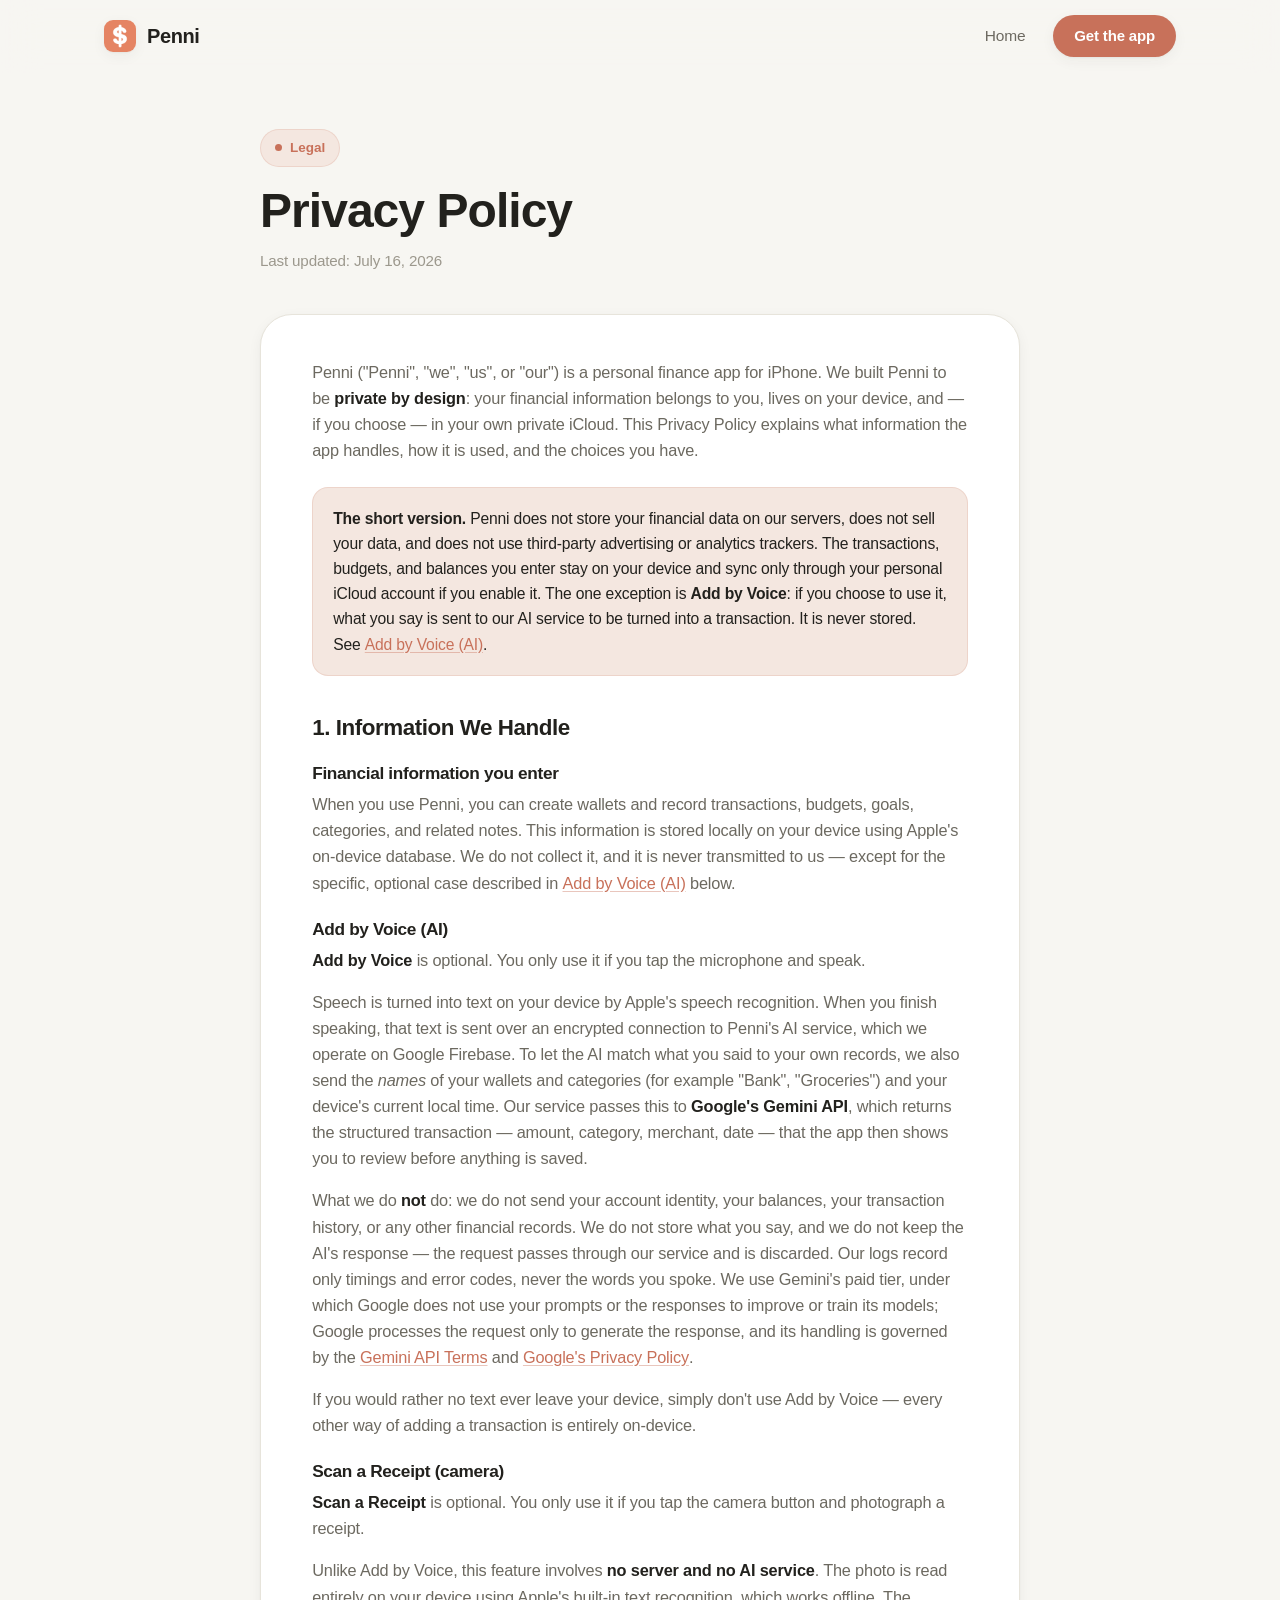
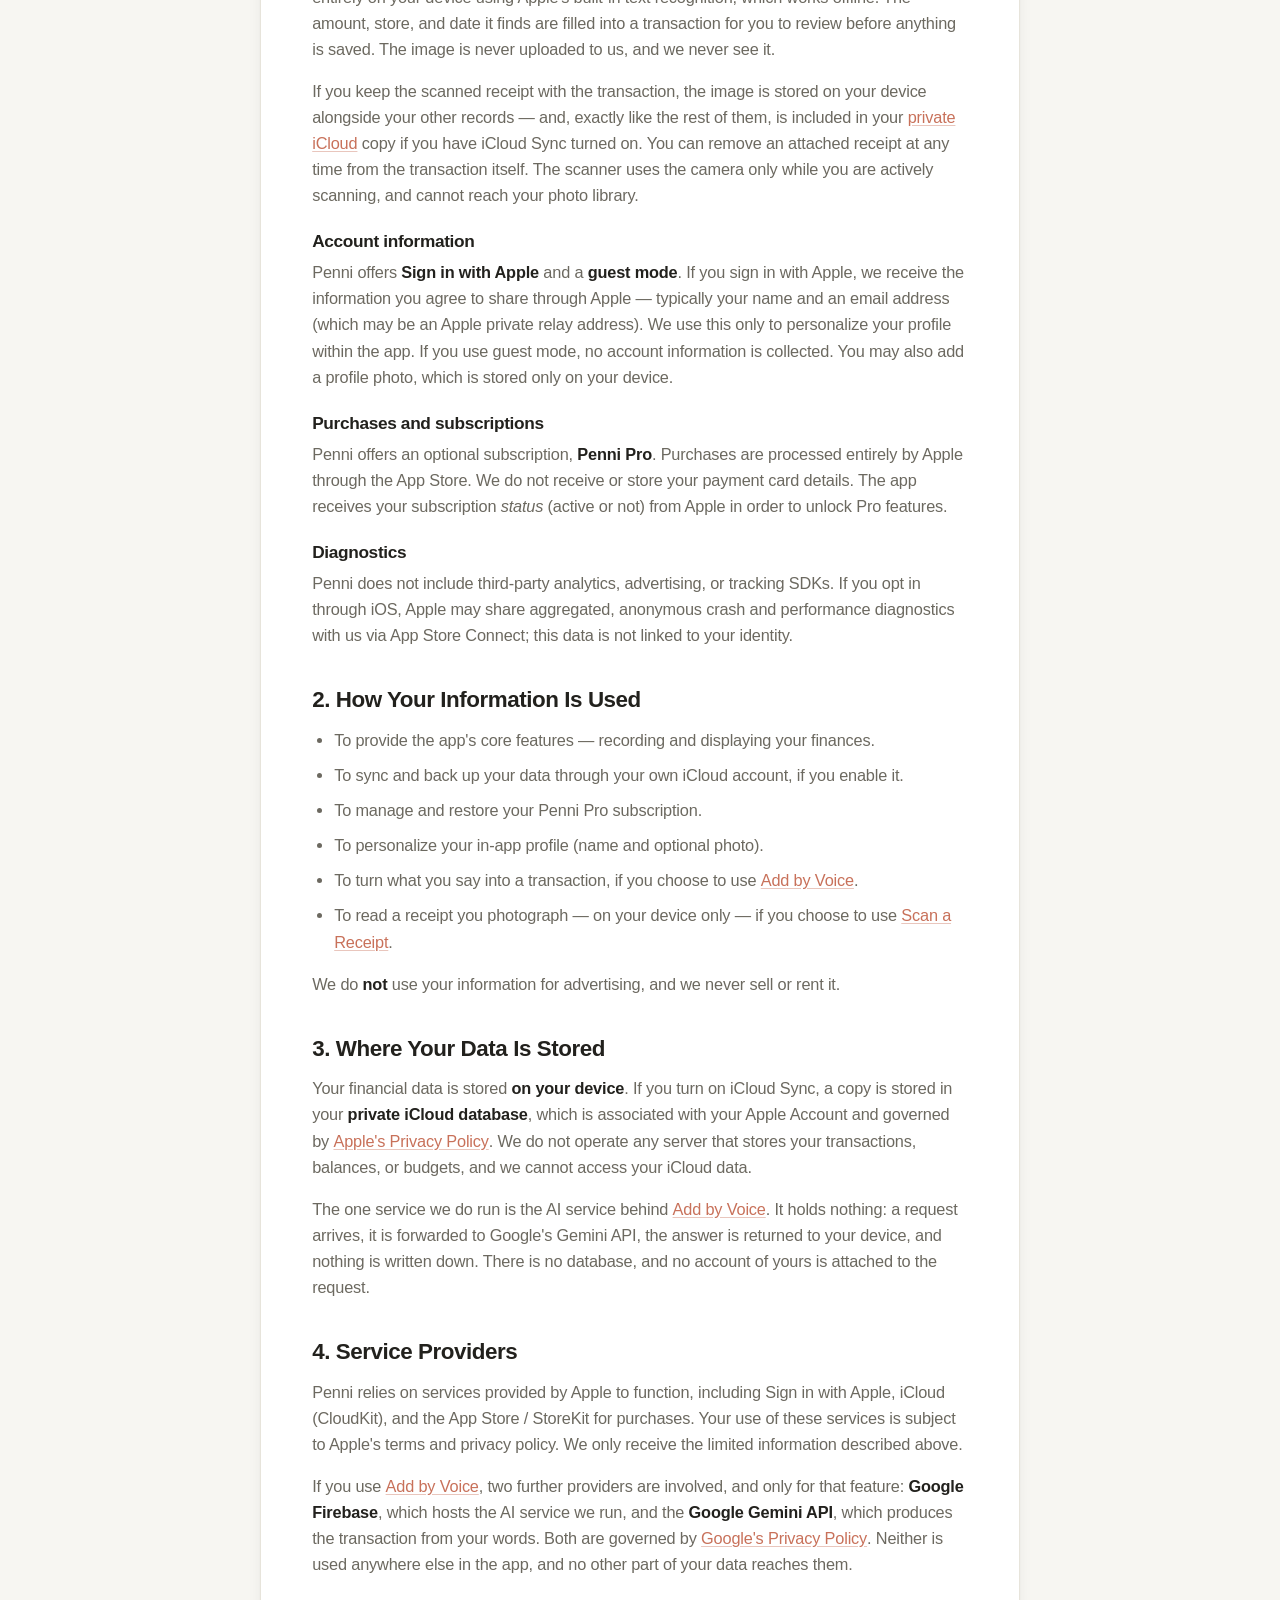
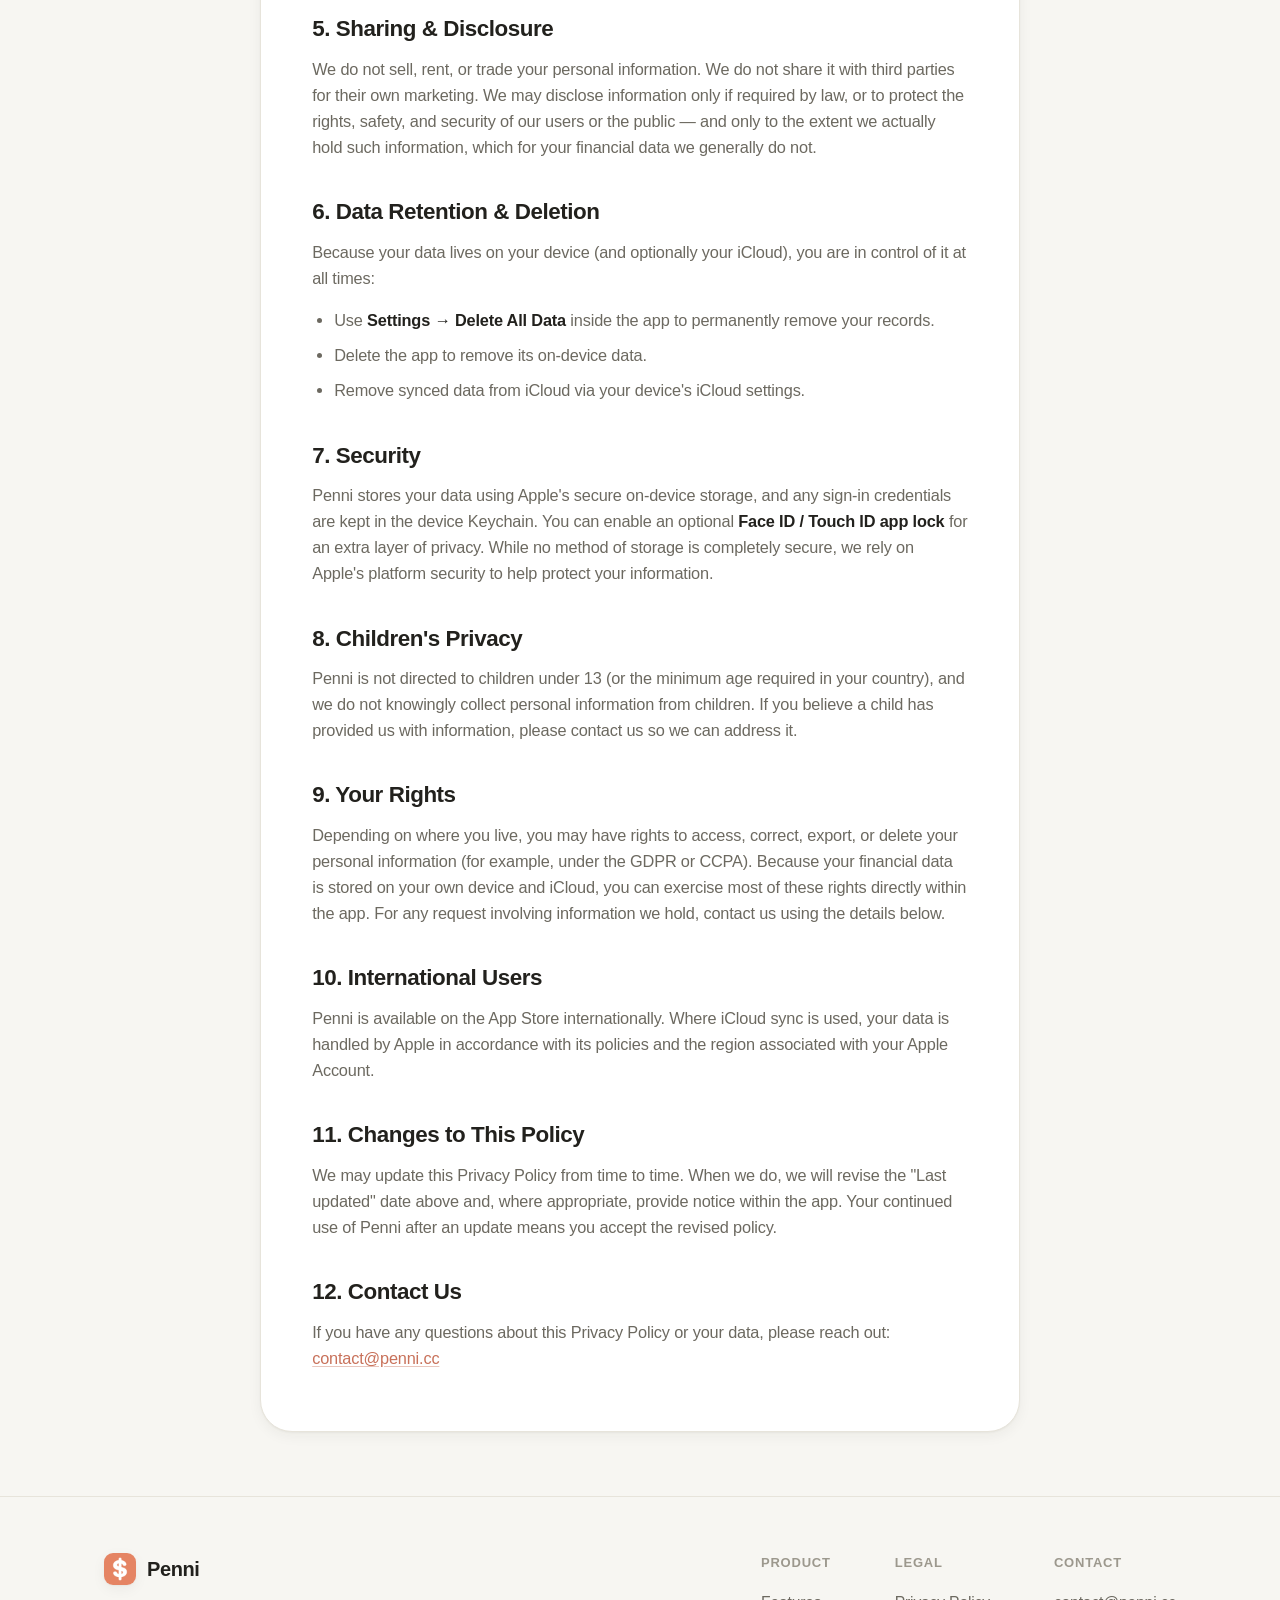
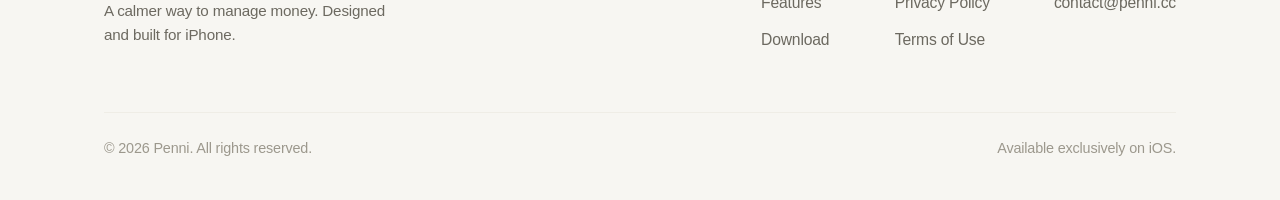
==== commit c344fe92: "Update privacy.html" ====
--- a/privacy.html
+++ b/privacy.html
@@ -32,7 +32,7 @@
         <div class="legal-head">
           <span class="eyebrow"><span class="dot"></span> Legal</span>
           <h1>Privacy Policy</h1>
-          <p class="updated">Last updated: July 10, 2026</p>
+          <p class="updated">Last updated: July 16, 2026</p>
         </div>
 
         <article class="legal-body">
@@ -45,10 +45,13 @@
           </p>
 
           <div class="callout">
-            <p><strong>The short version.</strong> Penni does not run its own servers for your
-            financial data, does not sell your data, and does not use third‑party advertising
+            <p><strong>The short version.</strong> Penni does not store your financial data on
+            our servers, does not sell your data, and does not use third‑party advertising
             or analytics trackers. The transactions, budgets, and balances you enter stay on
-            your device and sync only through your personal iCloud account if you enable it.</p>
+            your device and sync only through your personal iCloud account if you enable it.
+            The one exception is <strong>Add by Voice</strong>: if you choose to use it, what you
+            say is sent to our AI service to be turned into a transaction. It is never stored.
+            See <a href="#voice">Add by Voice (AI)</a>.</p>
           </div>
 
           <h2 id="collect">1. Information We Handle</h2>
@@ -57,7 +60,62 @@
           <p>
             When you use Penni, you can create wallets and record transactions, budgets,
             goals, categories, and related notes. This information is stored locally on your
-            device using Apple's on‑device database. It is not transmitted to us.
+            device using Apple's on‑device database. We do not collect it, and it is never
+            transmitted to us — except for the specific, optional case described in
+            <a href="#voice">Add by Voice (AI)</a> below.
+          </p>
+
+          <h3 id="voice">Add by Voice (AI)</h3>
+          <p>
+            <strong>Add by Voice</strong> is optional. You only use it if you tap the microphone
+            and speak.
+          </p>
+          <p>
+            Speech is turned into text on your device by Apple's speech recognition. When you
+            finish speaking, that text is sent over an encrypted connection to Penni's AI
+            service, which we operate on Google Firebase. To let the AI match what you said to
+            your own records, we also send the <em>names</em> of your wallets and categories
+            (for example "Bank", "Groceries") and your device's current local time. Our service
+            passes this to <strong>Google's Gemini API</strong>, which returns the structured
+            transaction — amount, category, merchant, date — that the app then shows you to
+            review before anything is saved.
+          </p>
+          <p>
+            What we do <strong>not</strong> do: we do not send your account identity, your
+            balances, your transaction history, or any other financial records. We do not store
+            what you say, and we do not keep the AI's response — the request passes through our
+            service and is discarded. Our logs record only timings and error codes, never the
+            words you spoke. We use Gemini's paid tier, under which Google does not use your
+            prompts or the responses to improve or train its models; Google processes the
+            request only to generate the response, and its handling is governed by the
+            <a href="https://ai.google.dev/gemini-api/terms" target="_blank" rel="noopener">Gemini API Terms</a>
+            and
+            <a href="https://policies.google.com/privacy" target="_blank" rel="noopener">Google's Privacy Policy</a>.
+          </p>
+          <p>
+            If you would rather no text ever leave your device, simply don't use Add by Voice —
+            every other way of adding a transaction is entirely on‑device.
+          </p>
+
+          <h3 id="receipts">Scan a Receipt (camera)</h3>
+          <p>
+            <strong>Scan a Receipt</strong> is optional. You only use it if you tap the camera
+            button and photograph a receipt.
+          </p>
+          <p>
+            Unlike Add by Voice, this feature involves <strong>no server and no AI service</strong>.
+            The photo is read entirely on your device using Apple's built-in text recognition,
+            which works offline. The amount, store, and date it finds are filled into a
+            transaction for you to review before anything is saved. The image is never uploaded
+            to us, and we never see it.
+          </p>
+          <p>
+            If you keep the scanned receipt with the transaction, the image is stored on your
+            device alongside your other records — and, exactly like the rest of them, is included
+            in your <a href="#storage">private iCloud</a> copy if you have iCloud Sync turned on.
+            You can remove an attached receipt at any time from the transaction itself. The
+            scanner uses the camera only while you are actively scanning, and cannot reach your
+            photo library.
           </p>
 
           <h3>Account information</h3>
@@ -91,6 +149,10 @@
             <li>To sync and back up your data through your own iCloud account, if you enable it.</li>
             <li>To manage and restore your Penni Pro subscription.</li>
             <li>To personalize your in‑app profile (name and optional photo).</li>
+            <li>To turn what you say into a transaction, if you choose to use
+                <a href="#voice">Add by Voice</a>.</li>
+            <li>To read a receipt you photograph — on your device only — if you choose to use
+                <a href="#receipts">Scan a Receipt</a>.</li>
           </ul>
           <p>We do <strong>not</strong> use your information for advertising, and we never sell or rent it.</p>
 
@@ -100,16 +162,31 @@
             Sync, a copy is stored in your <strong>private iCloud database</strong>, which is
             associated with your Apple Account and governed by
             <a href="https://www.apple.com/legal/privacy/" target="_blank" rel="noopener">Apple's Privacy Policy</a>.
-            We do not operate our own servers that store your transactions, balances, or budgets,
+            We do not operate any server that stores your transactions, balances, or budgets,
             and we cannot access your iCloud data.
           </p>
-
-          <h2 id="apple">4. Apple Services</h2>
+          <p>
+            The one service we do run is the AI service behind
+            <a href="#voice">Add by Voice</a>. It holds nothing: a request arrives, it is
+            forwarded to Google's Gemini API, the answer is returned to your device, and
+            nothing is written down. There is no database, and no account of yours is attached
+            to the request.
+          </p>
+
+          <h2 id="apple">4. Service Providers</h2>
           <p>
             Penni relies on services provided by Apple to function, including Sign in with Apple,
             iCloud (CloudKit), and the App Store / StoreKit for purchases. Your use of these
             services is subject to Apple's terms and privacy policy. We only receive the limited
             information described above.
+          </p>
+          <p>
+            If you use <a href="#voice">Add by Voice</a>, two further providers are involved, and
+            only for that feature: <strong>Google Firebase</strong>, which hosts the AI service we
+            run, and the <strong>Google Gemini API</strong>, which produces the transaction from
+            your words. Both are governed by
+            <a href="https://policies.google.com/privacy" target="_blank" rel="noopener">Google's Privacy Policy</a>.
+            Neither is used anywhere else in the app, and no other part of your data reaches them.
           </p>
 
           <h2 id="sharing">5. Sharing &amp; Disclosure</h2>
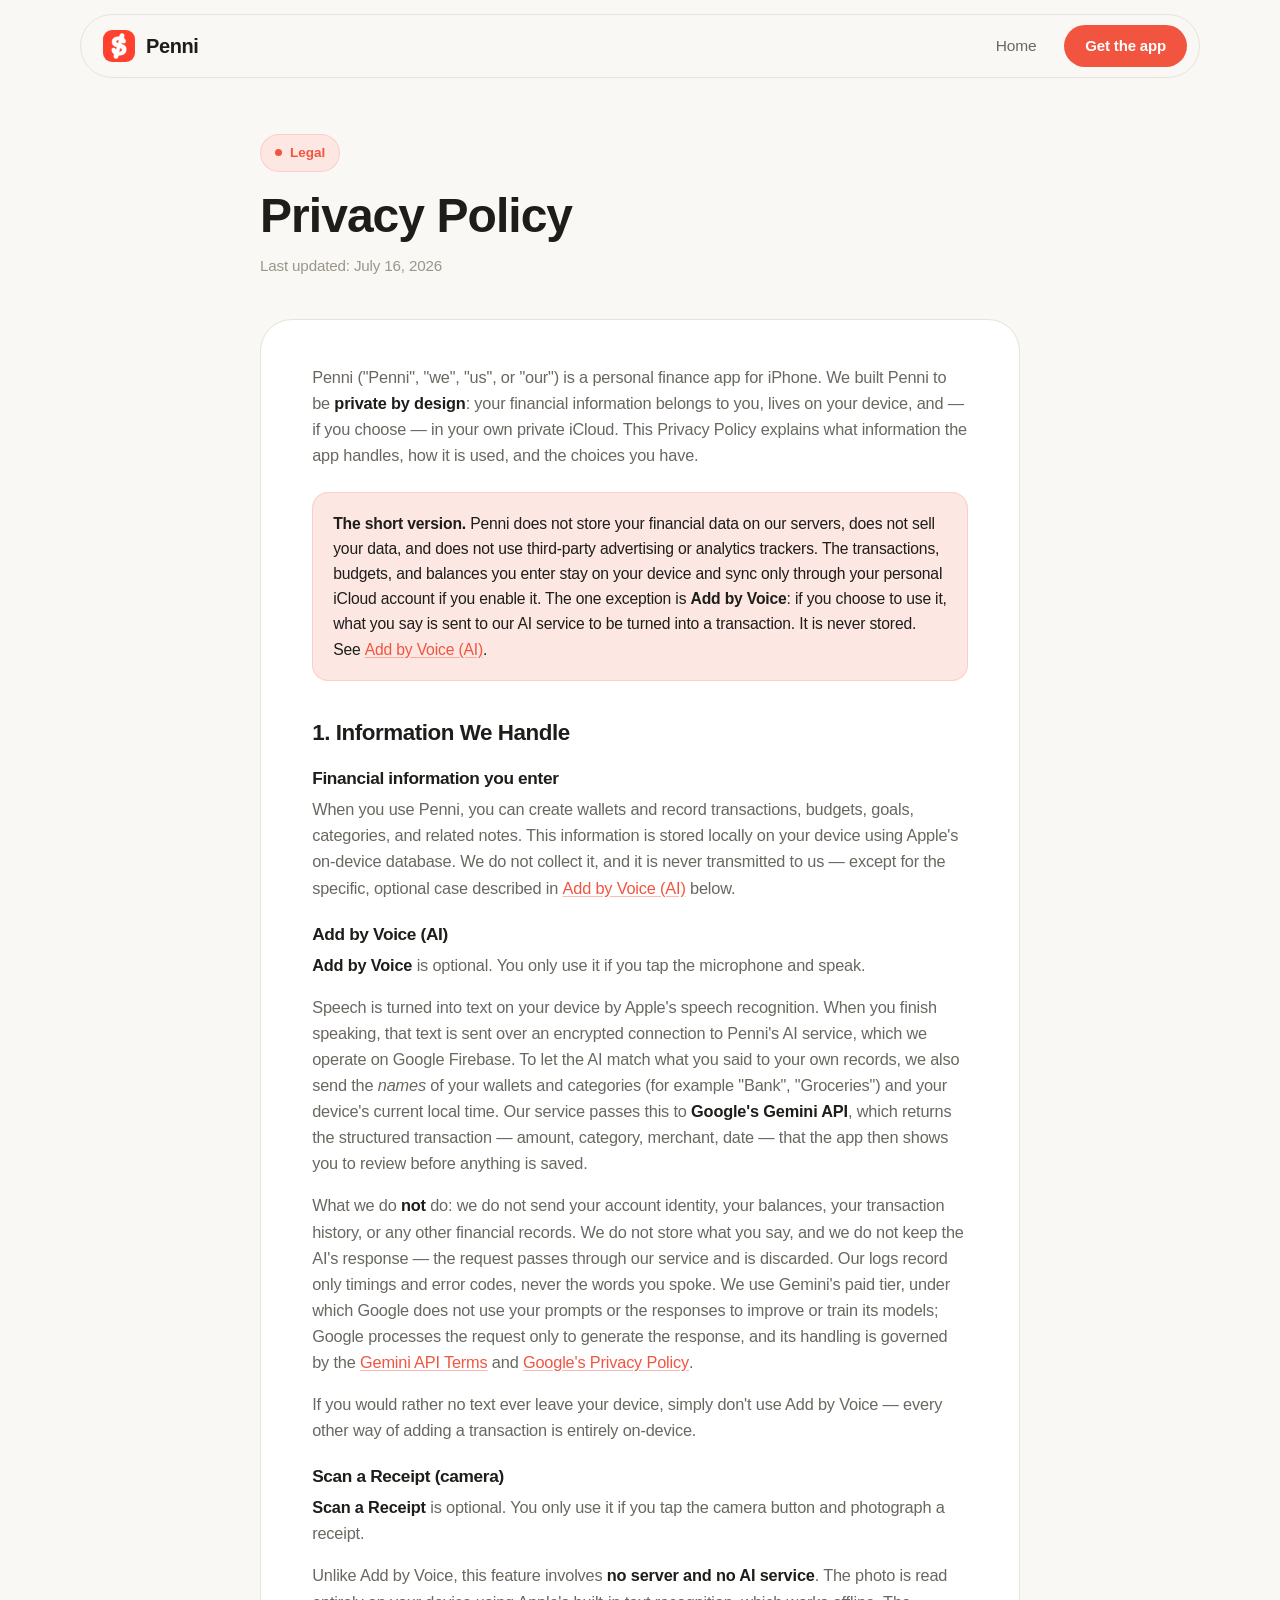
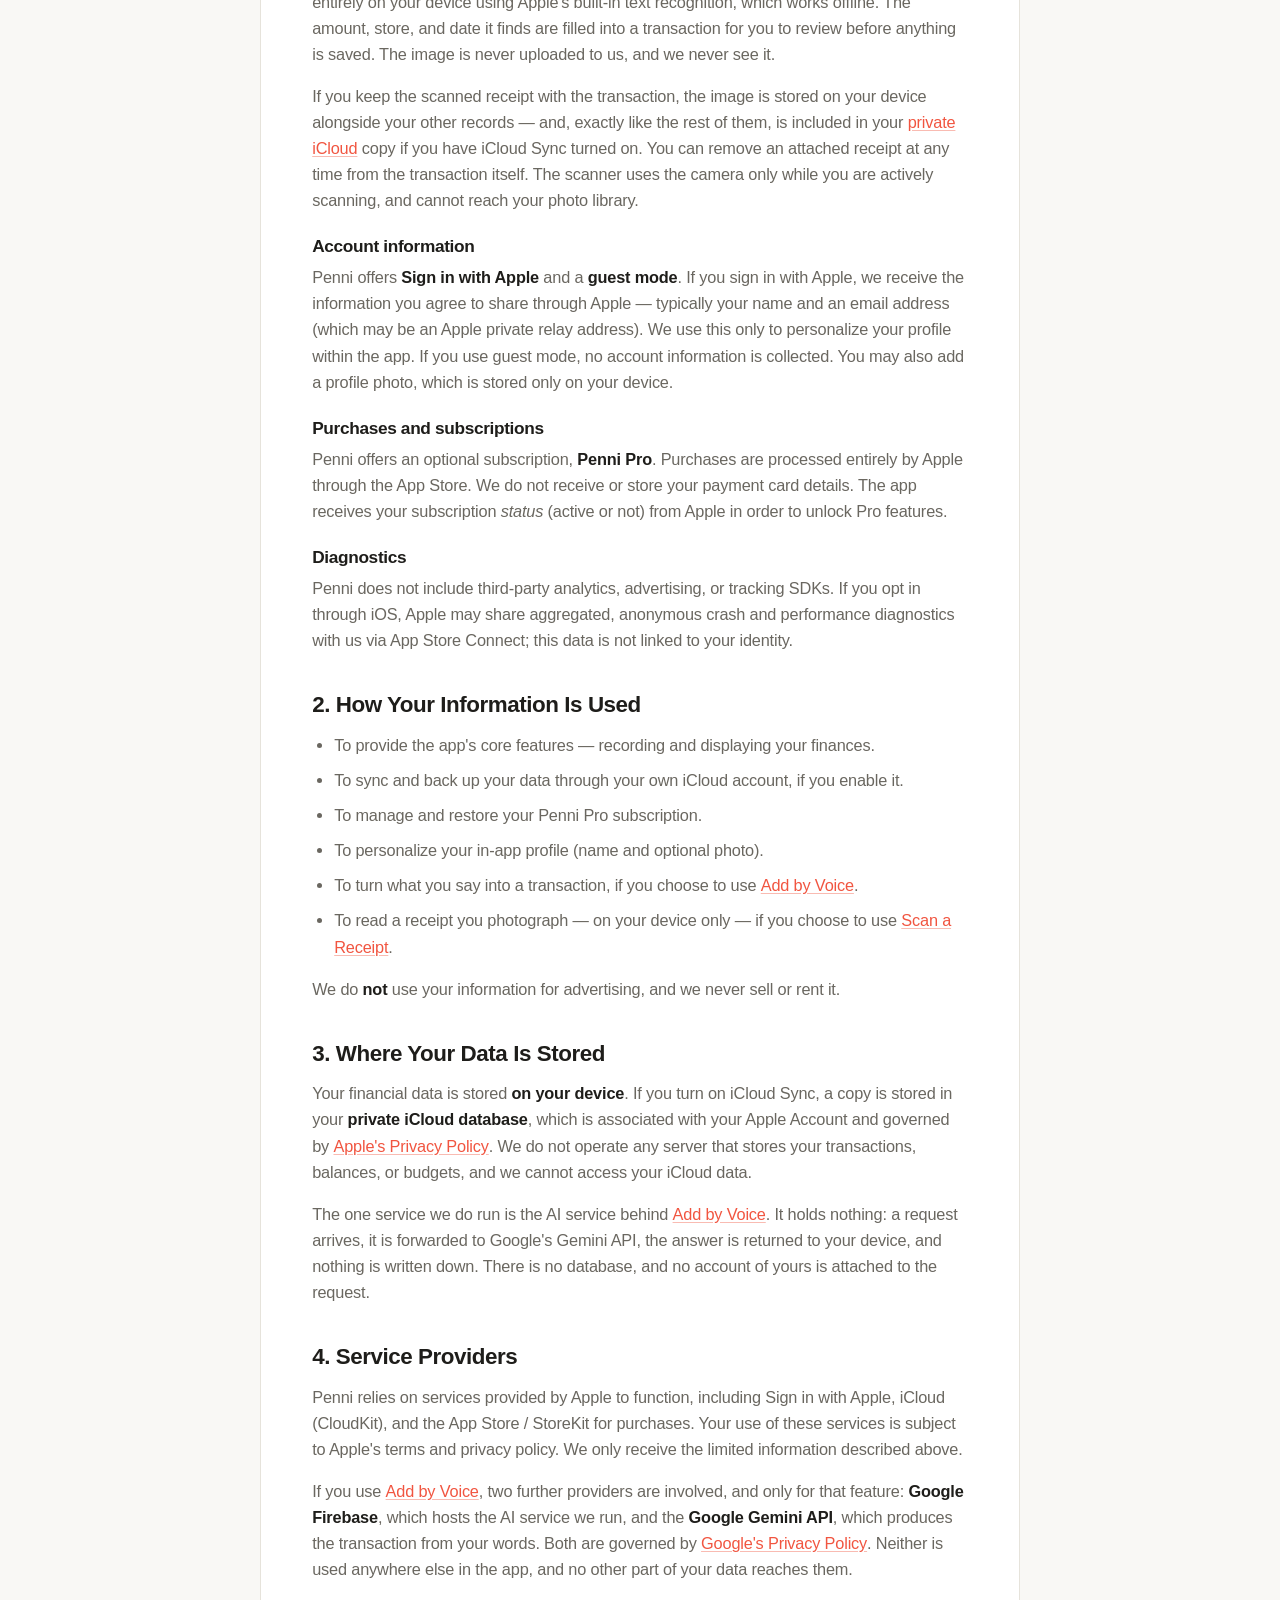
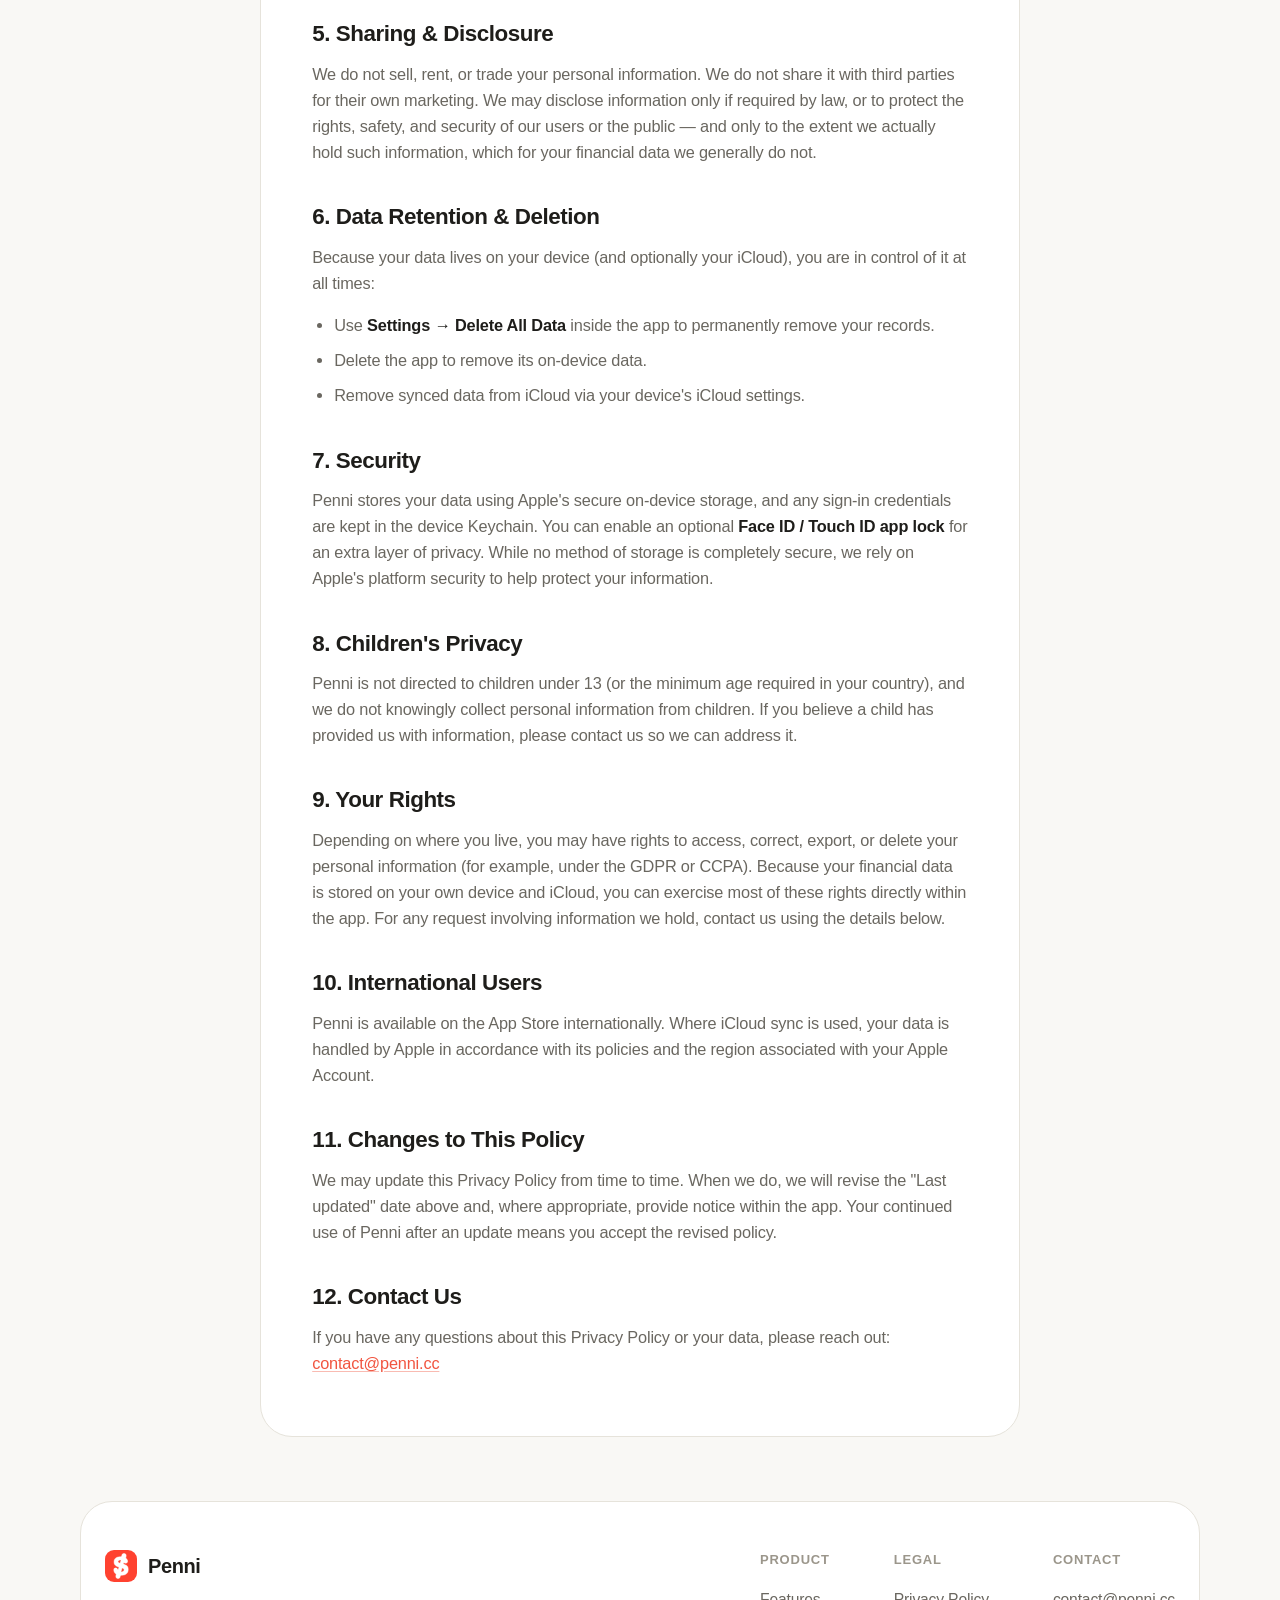
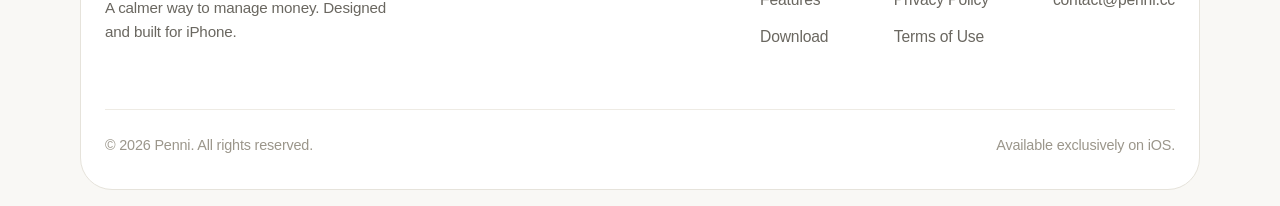
==== commit eca727e9: "Add files via upload" ====
--- a/privacy.html
+++ b/privacy.html
@@ -5,8 +5,8 @@
   <meta name="viewport" content="width=device-width, initial-scale=1.0" />
   <title>Privacy Policy — Penni</title>
   <meta name="description" content="Penni's Privacy Policy. Penni is private by design: your financial data stays on your device and in your own iCloud." />
-  <meta name="theme-color" content="#f7f6f2" media="(prefers-color-scheme: light)" />
-  <meta name="theme-color" content="#1b1a17" media="(prefers-color-scheme: dark)" />
+  <meta name="theme-color" content="#f9f8f5" media="(prefers-color-scheme: light)" />
+  <meta name="theme-color" content="#151412" media="(prefers-color-scheme: dark)" />
   <link rel="icon" href="assets/appicon.png" />
   <link rel="apple-touch-icon" href="assets/appicon.png" />
   <link rel="stylesheet" href="styles.css" />
@@ -273,7 +273,7 @@
           <div class="footer-col">
             <h4>Product</h4>
             <a href="index.html#features">Features</a>
-            <a href="https://apps.apple.com/app/penni/id000000000">Download</a>
+            <a href="https://apps.apple.com/us/app/penni-ai-money-tracker/id6789282109">Download</a>
           </div>
           <div class="footer-col">
             <h4>Legal</h4>
--- a/styles.css
+++ b/styles.css
@@ -1,43 +1,51 @@
 /* ============================================================================
    Penni — website styles
-   A calm, warm, premium design system mirroring the Penni iOS app:
-   papery off-white canvas, warm charcoal text, muted terracotta accent,
-   large rounded cards, subtle borders, generous whitespace, spring motion.
+   The "Vivid Coral" design system, mirroring the rebranded Penni iOS app:
+   clean near-white canvas, warm charcoal text, a vibrant coral accent,
+   re-saturated finance colors, large rounded cards, crisp hairline borders,
+   generous whitespace, spring motion — and no shadows.
    ========================================================================== */
 
 /* ----------------------------------------------------------------- Tokens */
 :root {
   /* Surfaces */
-  --bg: #f7f6f2;
+  --bg: #f9f8f5;
   --surface: #ffffff;
-  --surface-2: #f0eee7;
-  --fill: #eeece4;
-  --separator: #e7e4db;
-  --hairline: #efede6;
+  --surface-2: #f1efea;
+  --fill: #edebe4;
+  --separator: #e6e3db;
+  --hairline: #eeebe4;
 
   /* Text */
-  --text: #22211d;
-  --text-2: #6c6960;
-  --text-3: #9c988d;
+  --text: #1e1d1a;
+  --text-2: #6a6760;
+  --text-3: #9b968b;
   --on-accent: #ffffff;
 
-  /* Brand */
-  --accent: #c8715a;
-  --accent-2: #b5624c;
-  --accent-soft: #f4e7e0;
-  --splash: #e58463;
-
-  /* Finance semantics */
-  --positive: #2e8b5c;
-  --positive-soft: #e3f1e9;
-  --negative: #c24338;
-  --negative-soft: #f6e4e1;
-  --warning: #c5842f;
-  --warning-soft: #f7ecd8;
-  --info: #3b6ea8;
-  --ocean: #3b6ea8;
-  --forest: #3f7d5c;
-  --sage: #7c9a6b;
+  /* Brand — vibrant coral */
+  --accent: #f15540;
+  --accent-2: #dc4a30;
+  --accent-soft: #fce7e2;
+  --splash: #f15540;
+
+  /* Finance semantics — re-saturated */
+  --positive: #14a06a;
+  --positive-soft: #dff3e9;
+  --negative: #d62f36;
+  --negative-soft: #fbe4e2;
+  --warning: #e68a1e;
+  --warning-soft: #fbebd3;
+  --info: #2f6be0;
+  --ocean: #2f7be0;
+  --forest: #1f9d63;
+  --sage: #6fb25c;
+
+  /* Feature identities, echoing the app's own tokens: monochrome ink for anything
+     AI-powered, yellow for receipt scanning. Both are darkened from their in-app
+     values, which are fills behind a white glyph — here they're the stroke itself,
+     so they need to carry against a pale surface rather than sit under one. */
+  --ai: #121212;
+  --scan: #b0861f;
 
   /* Radius */
   --r-sm: 12px;
@@ -46,10 +54,11 @@
   --r-xl: 32px;
   --pill: 999px;
 
-  /* Elevation */
-  --shadow-soft: 0 1px 2px rgba(34, 33, 29, 0.04), 0 4px 14px rgba(34, 33, 29, 0.05);
-  --shadow-card: 0 1px 2px rgba(34, 33, 29, 0.04), 0 10px 30px rgba(34, 33, 29, 0.07);
-  --shadow-float: 0 10px 40px rgba(34, 33, 29, 0.12), 0 2px 8px rgba(34, 33, 29, 0.06);
+  /* Elevation — the rebrand is shadowless; depth comes from surface contrast and
+     hairline borders. Kept as tokens so a shadow can be reintroduced in one place. */
+  --shadow-soft: none;
+  --shadow-card: none;
+  --shadow-float: none;
 
   /* Type */
   --font-sans: -apple-system, BlinkMacSystemFont, "SF Pro Text", "Segoe UI", Roboto,
@@ -63,35 +72,40 @@
 
 @media (prefers-color-scheme: dark) {
   :root {
-    --bg: #1b1a17;
-    --surface: #262420;
-    --surface-2: #302e28;
-    --fill: #343129;
-    --separator: #393630;
-    --hairline: #322f29;
-
-    --text: #f3f1ea;
-    --text-2: #ada89d;
-    --text-3: #7b766b;
-    --on-accent: #1b1712;
-
-    --accent: #d98a6b;
-    --accent-2: #e29c80;
-    --accent-soft: #3a2c25;
-
-    --positive: #54be8a;
-    --positive-soft: #203029;
-    --negative: #ec6f62;
-    --negative-soft: #37241f;
-    --warning: #e0a94f;
-    --info: #74a3dc;
-    --ocean: #74a3dc;
-    --forest: #63a985;
-    --sage: #9dbb8b;
-
-    --shadow-soft: 0 1px 2px rgba(0, 0, 0, 0.3), 0 4px 14px rgba(0, 0, 0, 0.28);
-    --shadow-card: 0 1px 2px rgba(0, 0, 0, 0.3), 0 10px 30px rgba(0, 0, 0, 0.35);
-    --shadow-float: 0 12px 44px rgba(0, 0, 0, 0.5), 0 2px 8px rgba(0, 0, 0, 0.4);
+    --bg: #151412;
+    --surface: #201e1b;
+    --surface-2: #2a2723;
+    --fill: #2e2a25;
+    --separator: #35312b;
+    --hairline: #2c2823;
+
+    --text: #f4f2ec;
+    --text-2: #afa99e;
+    --text-3: #7c776c;
+    --on-accent: #2a120c;
+
+    --accent: #ff7159;
+    --accent-2: #ff8a70;
+    --accent-soft: #3a201a;
+
+    --positive: #40c98c;
+    --positive-soft: #18342a;
+    --negative: #f26b62;
+    --negative-soft: #38201c;
+    --warning: #f5b94e;
+    --info: #6fa2f0;
+    --ocean: #63a6f5;
+    --forest: #4cc489;
+    --sage: #93d07e;
+
+    /* The ink inverts, exactly as `aiSurface` does in the app: on a warm near-black
+       canvas, black is the one color that can't be found. The yellow lifts instead. */
+    --ai: #f3f1ea;
+    --scan: #d7b44f;
+
+    --shadow-soft: none;
+    --shadow-card: none;
+    --shadow-float: none;
   }
 }
 
@@ -252,18 +266,34 @@
 }
 
 /* ----------------------------------------------------------------- Header */
+/* A capsule that floats over the page rather than a bar bolted to the top edge.
+   The header itself is now only the sticky positioner and the gutter that keeps the
+   capsule off the screen edges — all the material lives on `.nav` inside it. */
 .site-header {
   position: sticky;
-  top: 0;
+  top: 14px;
   z-index: 50;
-  background: color-mix(in srgb, var(--bg) 82%, transparent);
+  margin-top: 14px;
+  padding: 0 16px;
+  background: none;
+  border-bottom: none;
+}
+.site-header .nav {
+  height: 64px;
+  padding-left: 22px;
+  padding-right: 12px;
+  border-radius: var(--pill);
+  background: color-mix(in srgb, var(--bg) 78%, transparent);
   backdrop-filter: saturate(180%) blur(18px);
   -webkit-backdrop-filter: saturate(180%) blur(18px);
-  border-bottom: 1px solid transparent;
-  transition: border-color 0.3s ease;
-}
-.site-header.scrolled {
-  border-bottom-color: var(--separator);
+  border: 1px solid var(--separator);
+  box-shadow: var(--shadow-soft);
+  transition: box-shadow 0.3s ease;
+}
+/* Floating already separates it from the page, so scrolling only needs to deepen the
+   shadow — the old border-bottom would just draw a line across a capsule. */
+.site-header.scrolled .nav {
+  box-shadow: var(--shadow-card);
 }
 .nav {
   display: flex;
@@ -320,26 +350,7 @@
 /* ------------------------------------------------------------------- Hero */
 .hero {
   position: relative;
-  overflow: hidden;
   padding: 72px 0 40px;
-}
-.hero::before {
-  /* soft warm glow behind the hero */
-  content: "";
-  position: absolute;
-  top: -280px;
-  left: 50%;
-  width: 900px;
-  height: 620px;
-  transform: translateX(-50%);
-  background: radial-gradient(
-    closest-side,
-    color-mix(in srgb, var(--splash) 26%, transparent),
-    transparent 70%
-  );
-  filter: blur(20px);
-  z-index: 0;
-  pointer-events: none;
 }
 .hero-grid {
   position: relative;
@@ -390,9 +401,7 @@
 .trust svg {
   width: 15px;
   height: 15px;
-  stroke: var(--positive);
-  fill: none;
-  stroke-width: 2.4;
+  fill: var(--positive);
 }
 
 /* ------------------------------------------------- App screenshot (hero) */
@@ -404,18 +413,24 @@
   width: 300px;
   max-width: 82%;
   height: auto;
-  border-radius: 40px;
-  border: 1px solid var(--separator);
-  box-shadow: var(--shadow-float);
-  transition: transform 0.6s var(--ease-spring), box-shadow 0.3s ease;
+  /* The mockup is a transparent PNG that brings its own device frame, so there is
+     nothing here for a border or a box-shadow to sit on — both traced the image's
+     rectangle and painted a visible card behind the phone. `drop-shadow` follows the
+     alpha silhouette instead, so the shadow belongs to the phone and the corners stay
+     empty. Anything added back here must be silhouette-aware for the same reason. */
+  filter: drop-shadow(0 14px 34px rgba(34, 33, 29, 0.16));
+  transition: transform 0.6s var(--ease-spring), filter 0.3s ease;
 }
 .hero-shot img:hover {
   transform: translateY(-6px);
-  box-shadow: 0 24px 64px rgba(34, 33, 29, 0.16), 0 4px 12px rgba(34, 33, 29, 0.08);
+  filter: drop-shadow(0 24px 52px rgba(34, 33, 29, 0.2));
 }
 @media (prefers-color-scheme: dark) {
+  .hero-shot img {
+    filter: drop-shadow(0 14px 34px rgba(0, 0, 0, 0.5));
+  }
   .hero-shot img:hover {
-    box-shadow: 0 24px 64px rgba(0, 0, 0, 0.55), 0 4px 12px rgba(0, 0, 0, 0.4);
+    filter: drop-shadow(0 24px 52px rgba(0, 0, 0, 0.6));
   }
 }
 
@@ -470,7 +485,7 @@
   border-radius: var(--r-lg);
   padding: 28px 26px;
   box-shadow: var(--shadow-soft);
-  border: 1px solid transparent;
+  border: 1px solid var(--hairline);
   transition: transform 0.35s var(--ease-spring), box-shadow 0.3s ease,
     border-color 0.3s ease;
 }
@@ -490,8 +505,8 @@
 .feature .icon svg {
   width: 24px;
   height: 24px;
-  stroke-width: 2;
-  fill: none;
+  fill: currentColor;
+  stroke: none;
 }
 .feature h3 {
   font-size: 1.24rem;
@@ -519,27 +534,136 @@
 .tint-accent {
   background: var(--accent-soft);
   color: var(--accent);
-  stroke: var(--accent);
 }
 .tint-positive {
   background: var(--positive-soft);
   color: var(--positive);
-  stroke: var(--positive);
 }
 .tint-info {
   background: color-mix(in srgb, var(--info) 15%, transparent);
   color: var(--info);
-  stroke: var(--info);
 }
 .tint-warning {
   background: var(--warning-soft);
   color: var(--warning);
-  stroke: var(--warning);
 }
 .tint-sage {
   background: color-mix(in srgb, var(--sage) 18%, transparent);
   color: var(--sage);
-  stroke: var(--sage);
+}
+.tint-ai {
+  background: color-mix(in srgb, var(--ai) 12%, transparent);
+  color: var(--ai);
+}
+.tint-scan {
+  background: color-mix(in srgb, var(--scan) 18%, transparent);
+  color: var(--scan);
+}
+
+/* ------------------------------------------------- Screens gallery */
+/* A full-bleed scroll rail rather than a grid: the app itself presents wallets,
+   insights, and goals as horizontal carousels, so the site showing its screens the same
+   way is the design system talking, not a new pattern. Only the heading stays in the
+   container — the rail runs off the edge so it reads as something to scroll. */
+.shots-wrap {
+  position: relative;
+}
+.shots {
+  margin-top: 8px;
+  overflow-x: auto;
+  overflow-y: hidden;
+  scroll-snap-type: x mandatory;
+  /* Must match `.shots-track`'s horizontal padding, so a snapped phone lands on the
+     container's edge instead of under the gutter. Both percentages resolve against this
+     same element, so the two expressions stay in step. */
+  scroll-padding-left: max(24px, calc((100% - var(--maxw)) / 2 + 24px));
+  overscroll-behavior-x: contain;
+  scrollbar-width: none;
+  -webkit-overflow-scrolling: touch;
+}
+.shots::-webkit-scrollbar {
+  display: none;
+}
+.shots-track {
+  display: flex;
+  align-items: flex-start;
+  gap: 32px;
+  width: max-content;
+  /* Lines the first phone up with the container's left edge on wide screens, then falls
+     back to the plain gutter once the viewport is narrower than the container. */
+  padding: 4px max(24px, calc((100% - var(--maxw)) / 2 + 24px));
+}
+.shot {
+  flex: 0 0 auto;
+  width: 236px;
+  margin: 0;
+  /* `start`, not `center`: centering the first phone means the rail's resting position
+     is a few px in rather than 0, which left the "previous" arrow permanently enabled
+     with nothing behind it. Aligning to the start also keeps each snap landing on the
+     same edge the heading sits on. */
+  scroll-snap-align: start;
+}
+/* No shadow: these mockups draw their own device frame, and any shadow underneath only
+   competes with it. The phone is the object — nothing else needs to say so. */
+.shot img {
+  display: block;
+  width: 100%;
+  height: auto;
+}
+
+/* Rail controls. The peeking next phone hints that the row continues, but a hint isn't
+   a control — on a pointer device there was no way to actually move it. These are the
+   way. Touch keeps its own swipe, so they're hidden there rather than sat over the art. */
+.shots-nav {
+  position: absolute;
+  top: 50%;
+  z-index: 2;
+  width: 48px;
+  height: 48px;
+  transform: translateY(-50%);
+  display: grid;
+  place-items: center;
+  padding: 0;
+  border: 1px solid var(--separator);
+  border-radius: var(--pill);
+  background: color-mix(in srgb, var(--surface) 88%, transparent);
+  backdrop-filter: saturate(180%) blur(14px);
+  -webkit-backdrop-filter: saturate(180%) blur(14px);
+  box-shadow: var(--shadow-soft);
+  color: var(--text);
+  cursor: pointer;
+  transition: opacity 0.25s ease, transform 0.25s var(--ease-spring),
+    background 0.2s ease;
+}
+.shots-nav:hover {
+  transform: translateY(-50%) scale(1.06);
+  background: var(--surface);
+}
+.shots-nav:active {
+  transform: translateY(-50%) scale(0.94);
+}
+.shots-nav svg {
+  width: 18px;
+  height: 18px;
+  fill: currentColor;
+  stroke: none;
+}
+/* Fade out at the ends rather than sitting there dead — a control you can press that
+   does nothing is worse than no control. */
+.shots-nav[disabled] {
+  opacity: 0;
+  pointer-events: none;
+}
+.shots-nav.prev {
+  left: max(16px, calc((100% - var(--maxw)) / 2 - 8px));
+}
+.shots-nav.next {
+  right: max(16px, calc((100% - var(--maxw)) / 2 - 8px));
+}
+@media (hover: none), (max-width: 620px) {
+  .shots-nav {
+    display: none;
+  }
 }
 
 /* Closing CTA */
@@ -594,10 +718,19 @@
 }
 
 /* ----------------------------------------------------------------- Footer */
+/* Detached from the edges to match the floating header, so the page reads as content
+   sitting on a canvas rather than as a slab that runs into the window. Softly rounded
+   rather than a true capsule: the pill on the header works because it's one short row,
+   whereas a multi-column block that tall would just look like a lozenge. */
 .site-footer {
-  border-top: 1px solid var(--separator);
-  padding: 56px 0 40px;
-  margin-top: 40px;
+  width: calc(100% - 32px);
+  max-width: var(--maxw);
+  margin: 40px auto 16px;
+  padding: 48px 0 32px;
+  background: var(--surface);
+  border: 1px solid var(--separator);
+  border-radius: var(--r-xl);
+  box-shadow: var(--shadow-soft);
 }
 .footer-grid {
   display: flex;
@@ -762,6 +895,14 @@
   .hero-shot img {
     transform: none;
   }
+  .shots {
+    scroll-snap-type: none;
+  }
+  .shots-nav,
+  .shots-nav:hover {
+    transform: translateY(-50%);
+    transition: opacity 0.25s ease;
+  }
 }
 
 /* --------------------------------------------------------- Responsive */
